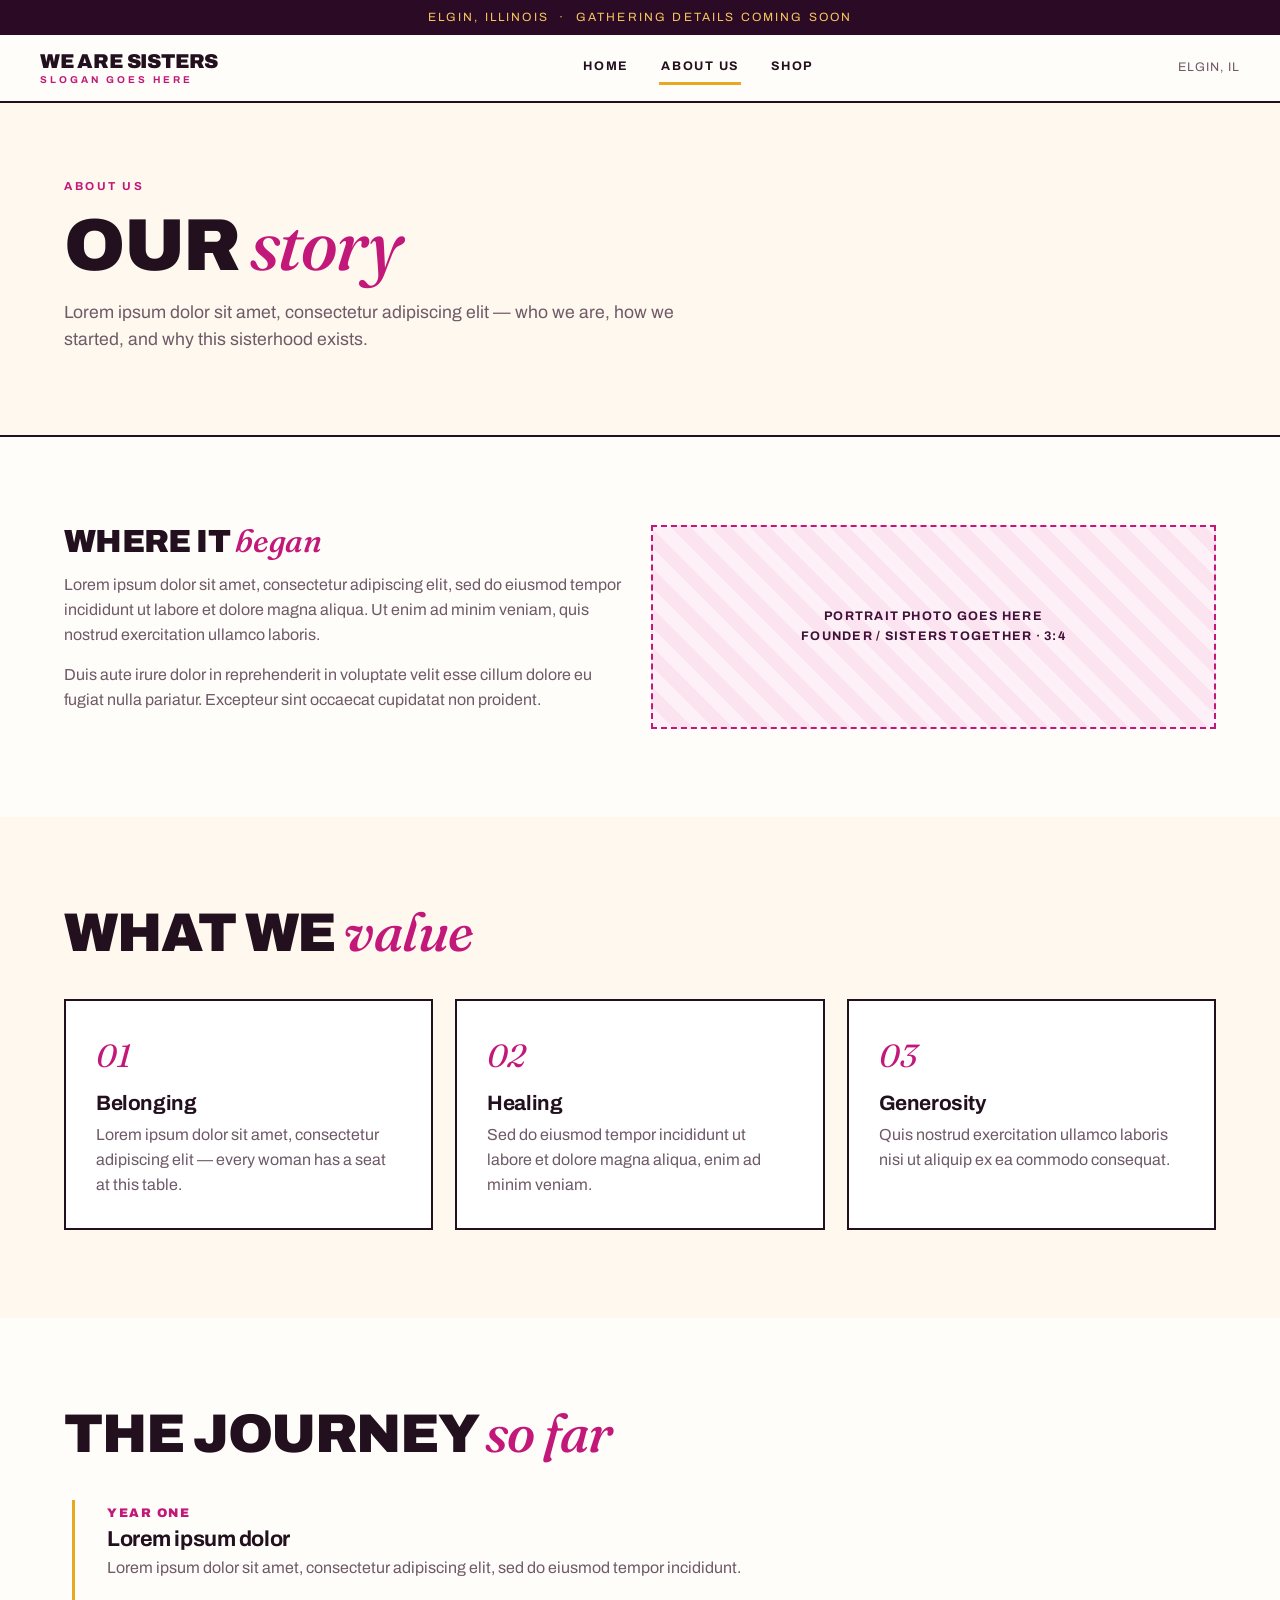
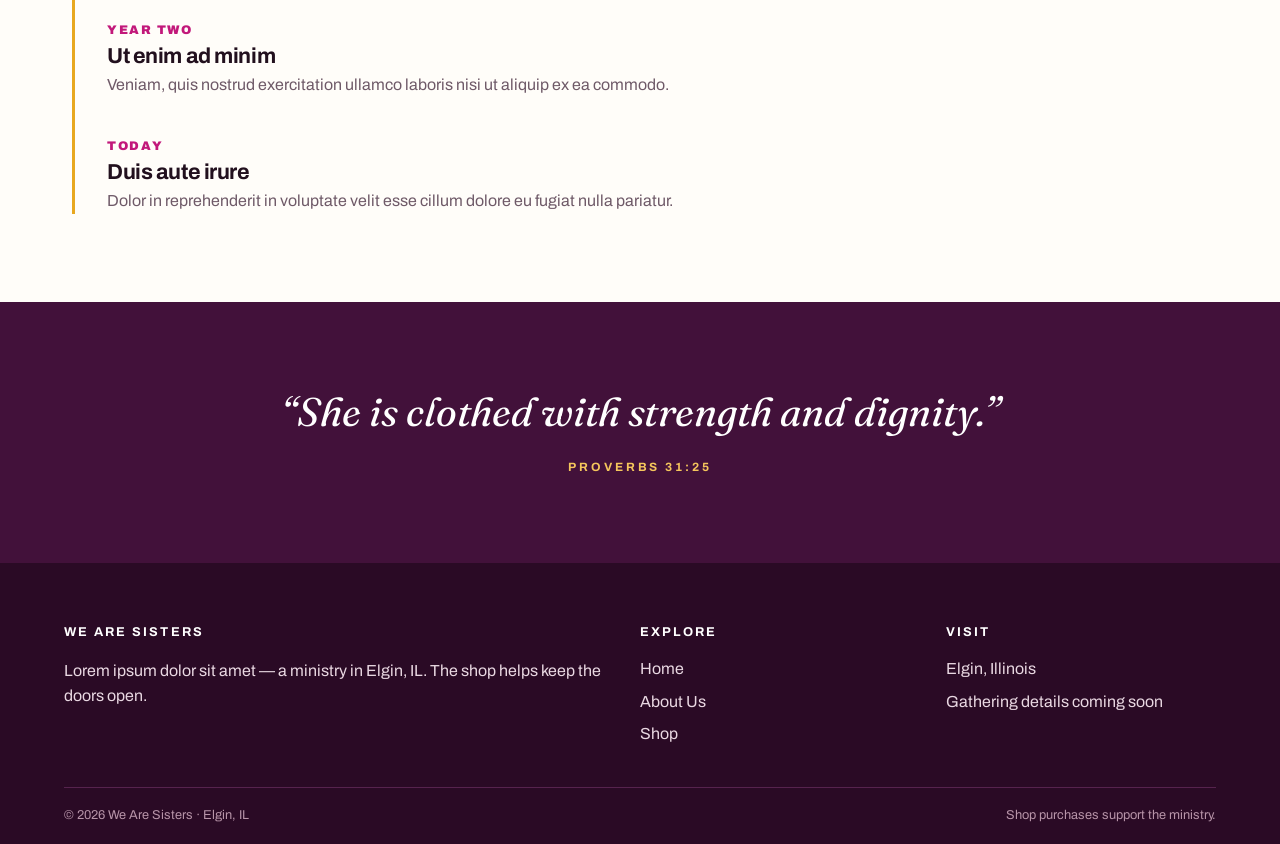
==== about.html @ d35c64d3 "Initial commit" ====
<!DOCTYPE html>
<html lang="en">
<head>
<meta charset="UTF-8">
<meta name="viewport" content="width=device-width, initial-scale=1.0">
<title>We Are Sisters — About Us | Elgin, IL</title>
<meta name="description" content="About We Are Sisters ministry, Elgin, IL. Lorem ipsum placeholder description.">
<link rel="preconnect" href="https://fonts.googleapis.com">
<link href="https://fonts.googleapis.com/css2?family=Archivo:wght@400;700;800;900&family=Fraunces:ital,wght@1,500;1,600&display=swap" rel="stylesheet">
<link rel="stylesheet" href="css/styles.css">
</head>
<body>
<div class="topbar">Elgin, Illinois &nbsp;·&nbsp; Gathering details coming soon</div>
<header class="site">
  <div class="wrap nav">
    <a class="logo" href="index.html">We Are Sisters<small>Slogan goes here</small></a>
    <nav>
      <a href="index.html">Home</a>
      <a href="about.html" class="active">About Us</a>
      <a href="shop.html">Shop</a>
    </nav>
    <span class="place">Elgin, IL</span>
  </div>
</header>

<main>
  <section class="shop-hero">
    <div class="wrap hero-load">
      <p class="eyebrow">About Us</p>
      <h1>Our <span class="serif-accent">story</span></h1>
      <p style="color:var(--muted);max-width:42rem;font-size:1.1rem">Lorem ipsum dolor sit amet, consectetur adipiscing elit — who we are, how we started, and why this sisterhood exists. <!-- EDIT: real story intro goes here --></p>
    </div>
  </section>

  <section class="block">
    <div class="wrap grid2">
      <div class="reveal">
        <h2 style="font-size:2rem;font-weight:900;text-transform:uppercase;margin-bottom:14px">Where it <span class="serif-accent" style="text-transform:none;color:var(--magenta)">began</span></h2>
        <p style="color:var(--muted)">Lorem ipsum dolor sit amet, consectetur adipiscing elit, sed do eiusmod tempor incididunt ut labore et dolore magna aliqua. Ut enim ad minim veniam, quis nostrud exercitation ullamco laboris.</p>
        <p style="color:var(--muted)">Duis aute irure dolor in reprehenderit in voluptate velit esse cillum dolore eu fugiat nulla pariatur. Excepteur sint occaecat cupidatat non proident.</p>
      </div>
      <!-- EDIT: replace with a founder / group photo (portrait 3:4 works best) -->
      <div class="photo-slot reveal d1">Portrait photo goes here<br>Founder / sisters together · 3:4</div>
    </div>
  </section>

  <section class="block alt">
    <div class="wrap">
      <div class="sec-head reveal"><h2>What we <span class="serif-accent">value</span></h2></div>
      <div class="grid3">
        <article class="card reveal"><span class="num">01</span><h3>Belonging</h3><p>Lorem ipsum dolor sit amet, consectetur adipiscing elit — every woman has a seat at this table.</p></article>
        <article class="card reveal d1"><span class="num">02</span><h3>Healing</h3><p>Sed do eiusmod tempor incididunt ut labore et dolore magna aliqua, enim ad minim veniam.</p></article>
        <article class="card reveal d2"><span class="num">03</span><h3>Generosity</h3><p>Quis nostrud exercitation ullamco laboris nisi ut aliquip ex ea commodo consequat.</p></article>
      </div>
    </div>
  </section>

  <section class="block">
    <div class="wrap">
      <div class="sec-head reveal"><h2>The journey <span class="serif-accent">so far</span></h2></div>
      <div class="timeline">
        <div class="reveal"><span class="when"><!-- EDIT: year -->Year One</span><h3>Lorem ipsum dolor</h3><p>Lorem ipsum dolor sit amet, consectetur adipiscing elit, sed do eiusmod tempor incididunt.</p></div>
        <div class="reveal"><span class="when">Year Two</span><h3>Ut enim ad minim</h3><p>Veniam, quis nostrud exercitation ullamco laboris nisi ut aliquip ex ea commodo.</p></div>
        <div class="reveal"><span class="when">Today</span><h3>Duis aute irure</h3><p>Dolor in reprehenderit in voluptate velit esse cillum dolore eu fugiat nulla pariatur.</p></div>
      </div>
    </div>
  </section>

  <section class="verse reveal">
    <blockquote>&ldquo;She is clothed with strength and dignity.&rdquo;</blockquote>
    <cite>Proverbs 31:25</cite>
  </section>
</main>

<footer class="site">
  <div class="wrap">
    <div class="cols">
      <div><h4>We Are Sisters</h4><p>Lorem ipsum dolor sit amet — a ministry in Elgin, IL. The shop helps keep the doors open.</p></div>
      <div><h4>Explore</h4><ul><li><a href="index.html">Home</a></li><li><a href="about.html">About Us</a></li><li><a href="shop.html">Shop</a></li></ul></div>
      <div><h4>Visit</h4><ul><li>Elgin, Illinois</li><li>Gathering details coming soon</li></ul></div>
    </div>
    <div class="fine"><span>&copy; <span id="year"></span> We Are Sisters · Elgin, IL</span><span>Shop purchases support the ministry.</span></div>
  </div>
</footer>
<script src="js/main.js"></script>
</body>
</html>
---- css/styles.css ----
/* ============================================================
   WE ARE SISTERS — styles.css
   Design rules (locked with the client mockups):
   - SQUARE corners everywhere. No border-radius, no cut corners.
   - Plum / magenta / gold, BWe celebratory energy.
   - Big sans type with an italic serif accent word (Velia-style).
   ============================================================ */
:root{
  --plum:#42113a; --plum-deep:#2a0a25; --magenta:#c2187a; --magenta-bright:#e5449e;
  --gold:#e8a820; --gold-soft:#f5c65c; --cream:#fff8ef; --paper:#fffdf9;
  --ink:#22101e; --muted:#6f5a68; --line:#ead9e2;
  --sans:"Archivo",system-ui,-apple-system,"Segoe UI",sans-serif;
  --serif:"Fraunces",Georgia,serif;
}
*{box-sizing:border-box;border-radius:0!important}
html{scroll-behavior:smooth}
body{margin:0;font-family:var(--sans);color:var(--ink);background:var(--paper);line-height:1.55}
img{max-width:100%;display:block}
a{color:var(--magenta)}
.wrap{max-width:1200px;margin:0 auto;padding:0 24px}
h1,h2,h3{line-height:.98;letter-spacing:-.02em;margin:0}
.serif-accent{font-family:var(--serif);font-style:italic;font-weight:500;letter-spacing:-.01em}
.eyebrow{text-transform:uppercase;letter-spacing:.22em;font-size:.72rem;font-weight:700;color:var(--magenta)}
.btn{display:inline-block;padding:15px 30px;background:var(--plum);color:#fff;text-decoration:none;font-weight:700;text-transform:uppercase;letter-spacing:.12em;font-size:.8rem;position:relative;overflow:hidden;transition:color .3s;border:2px solid var(--plum)}
.btn::after{content:"";position:absolute;inset:0;background:var(--magenta);transform:scaleX(0);transform-origin:left;transition:transform .35s cubic-bezier(.22,1,.36,1);z-index:0}
.btn:hover::after{transform:scaleX(1)}
.btn span{position:relative;z-index:1}
.btn.gold{background:var(--gold);border-color:var(--gold);color:var(--plum-deep)}
.btn.gold::after{background:var(--plum)}
.btn.gold:hover{color:#fff}
.btn.ghost{background:transparent;color:var(--plum)}
.btn.ghost:hover{color:#fff}

/* ---------- header ---------- */
.topbar{background:var(--plum-deep);color:var(--gold-soft);text-align:center;font-size:.75rem;letter-spacing:.18em;text-transform:uppercase;padding:8px 16px}
header.site{position:sticky;top:0;z-index:50;background:rgba(255,253,249,.94);backdrop-filter:blur(10px);border-bottom:2px solid var(--ink)}
.nav{display:flex;align-items:center;justify-content:space-between;gap:20px;padding:16px 0}
.logo{font-weight:900;font-size:1.25rem;letter-spacing:-.01em;color:var(--ink);text-decoration:none;text-transform:uppercase;line-height:1}
.logo small{display:block;font-size:.62rem;letter-spacing:.3em;color:var(--magenta);font-weight:700;margin-top:4px}
.nav nav{display:flex;gap:28px}
.nav nav a{color:var(--ink);text-decoration:none;font-weight:700;text-transform:uppercase;letter-spacing:.14em;font-size:.78rem;padding:6px 2px;border-bottom:3px solid transparent}
.nav nav a:hover,.nav nav a.active{border-bottom-color:var(--gold)}
.nav .place{font-size:.78rem;color:var(--muted);letter-spacing:.08em;text-transform:uppercase}

/* ---------- hero ---------- */
.hero{background:var(--cream);border-bottom:2px solid var(--ink);overflow:hidden}
.hero-grid{display:grid;grid-template-columns:1.15fr .85fr;gap:48px;align-items:center;padding:72px 0 0}
.hero h1{font-size:clamp(3rem,7.5vw,6.2rem);font-weight:900;text-transform:uppercase}
.hero h1 .serif-accent{text-transform:none;color:var(--magenta);font-size:1.06em}
.hero p.lede{font-size:1.15rem;color:var(--muted);max-width:34rem;margin:24px 0 32px}
.hero-ctas{display:flex;gap:14px;flex-wrap:wrap;padding-bottom:64px}
.hero-photo{position:relative}
.hero-photo .frame{border:2px solid var(--ink);background:var(--gold-soft);aspect-ratio:4/5;display:flex;align-items:center;justify-content:center;text-align:center;padding:32px}
.photo-slot{border:2px dashed var(--magenta);background:repeating-linear-gradient(45deg,#fdf0f6 0 14px,#fbe3ef 14px 28px);color:var(--plum);font-weight:700;text-transform:uppercase;letter-spacing:.1em;font-size:.78rem;display:flex;align-items:center;justify-content:center;text-align:center;padding:28px;min-height:180px}
.hero-badge{position:absolute;left:-18px;bottom:26px;background:var(--magenta);color:#fff;padding:14px 18px;font-weight:800;text-transform:uppercase;letter-spacing:.1em;font-size:.72rem;max-width:220px}

/* ---------- marquee ---------- */
.marquee{background:var(--plum);color:#fff;overflow:hidden;border-top:2px solid var(--ink);border-bottom:2px solid var(--ink);transform:rotate(-1.2deg) scale(1.02)}
.marquee-track{display:flex;gap:0;width:max-content;animation:marquee 26s linear infinite;padding:12px 0}
.marquee span{font-weight:900;text-transform:uppercase;letter-spacing:.14em;font-size:.95rem;padding:0 22px;white-space:nowrap}
.marquee span i{font-family:var(--serif);font-style:italic;text-transform:none;color:var(--gold-soft)}
@keyframes marquee{to{transform:translateX(-50%)}}

/* ---------- sections ---------- */
section.block{padding:88px 0}
section.block.alt{background:var(--cream)}
.sec-head{display:flex;justify-content:space-between;align-items:end;gap:24px;margin-bottom:40px;flex-wrap:wrap}
.sec-head h2{font-size:clamp(2rem,4.5vw,3.4rem);font-weight:900;text-transform:uppercase}
.sec-head h2 .serif-accent{text-transform:none;color:var(--magenta)}
.grid3{display:grid;grid-template-columns:repeat(3,1fr);gap:22px}
.grid2{display:grid;grid-template-columns:repeat(2,1fr);gap:22px}
.card{border:2px solid var(--ink);background:#fff;padding:30px;transition:transform .3s cubic-bezier(.22,1,.36,1),box-shadow .3s}
.card:hover{transform:translateY(-6px);box-shadow:8px 8px 0 var(--gold)}
.card h3{font-size:1.3rem;margin-bottom:10px}
.card p{color:var(--muted);margin:0}
.card .num{font-family:var(--serif);font-style:italic;font-size:2rem;color:var(--magenta);display:block;margin-bottom:12px}
.verse{background:var(--plum);color:#fff;text-align:center;padding:84px 24px}
.verse blockquote{font-family:var(--serif);font-style:italic;font-size:clamp(1.5rem,3.4vw,2.5rem);max-width:52rem;margin:0 auto 16px;line-height:1.3}
.verse cite{letter-spacing:.24em;text-transform:uppercase;font-size:.75rem;color:var(--gold-soft);font-style:normal;font-weight:700}

/* ---------- shop ---------- */
.shop-hero{background:var(--cream);border-bottom:2px solid var(--ink);padding:64px 0}
.shop-hero h1{font-size:clamp(2.6rem,6vw,4.6rem);font-weight:900;text-transform:uppercase}
.shop-hero h1 .serif-accent{text-transform:none;color:var(--magenta)}
.mission-strip{background:var(--magenta);color:#fff;padding:18px 24px;font-weight:700;text-align:center;letter-spacing:.03em}
.filters{display:flex;gap:10px;flex-wrap:wrap;margin:36px 0 28px}
.filters button{border:2px solid var(--ink);background:#fff;padding:10px 20px;font:inherit;font-weight:700;text-transform:uppercase;letter-spacing:.1em;font-size:.75rem;cursor:pointer;transition:background .25s,color .25s}
.filters button:hover{background:var(--gold-soft)}
.filters button.active{background:var(--plum);color:#fff}
.product-grid{display:grid;grid-template-columns:repeat(4,1fr);gap:20px}
.product-card{border:2px solid var(--ink);background:#fff;cursor:pointer;transition:transform .3s cubic-bezier(.22,1,.36,1),box-shadow .3s;display:flex;flex-direction:column}
.product-card:hover{transform:translateY(-6px);box-shadow:8px 8px 0 var(--magenta)}
.product-card .imgbox{overflow:hidden;aspect-ratio:1/1;background:var(--cream)}
.product-card img{width:100%;height:100%;object-fit:cover;transition:transform .6s cubic-bezier(.22,1,.36,1)}
.product-card:hover img{transform:scale(1.06)}
.product-card .body{padding:18px;display:flex;flex-direction:column;gap:6px;flex:1}
.product-card .cat{font-size:.66rem;letter-spacing:.2em;text-transform:uppercase;color:var(--magenta);font-weight:700}
.product-card h3{font-size:1.02rem;line-height:1.25}
.product-card .price{font-weight:900;font-size:1.05rem;margin-top:auto}
.product-card .tag{font-size:.72rem;color:var(--muted);text-transform:uppercase;letter-spacing:.08em}

/* product detail dialog */
dialog#productDialog{border:2px solid var(--ink);padding:0;max-width:880px;width:calc(100% - 40px);background:#fff}
dialog#productDialog::backdrop{background:rgba(42,10,37,.6)}
.dialog-grid{display:grid;grid-template-columns:1fr 1fr}
.dialog-grid .imgbox{background:var(--cream)}
.dialog-grid .imgbox img{width:100%;height:100%;object-fit:cover}
.dialog-body{padding:32px}
.dialog-body h3{font-size:1.7rem;margin:6px 0 10px}
.dialog-body .price{font-size:1.4rem;font-weight:900}
.dialog-close{position:absolute;top:10px;right:10px;background:var(--plum);color:#fff;border:none;width:38px;height:38px;font-size:1.1rem;cursor:pointer}
.tabs{margin-top:22px}
.tab-btns{display:flex;border-bottom:2px solid var(--ink)}
.tab-btns button{flex:1;background:#fff;border:none;border-right:2px solid var(--ink);padding:11px 6px;font:inherit;font-weight:700;font-size:.72rem;text-transform:uppercase;letter-spacing:.08em;cursor:pointer}
.tab-btns button:last-child{border-right:none}
.tab-btns button.active{background:var(--gold);color:var(--plum-deep)}
.tab-panel{padding:16px 4px;color:var(--muted);font-size:.95rem;display:none}
.tab-panel.active{display:block;animation:fadeUp .35s cubic-bezier(.22,1,.36,1)}
.buy-row{margin-top:20px}
.inperson{display:inline-block;border:2px dashed var(--magenta);color:var(--plum);padding:12px 18px;font-weight:700;text-transform:uppercase;letter-spacing:.1em;font-size:.75rem}

/* ---------- about ---------- */
.timeline{border-left:3px solid var(--gold);margin-left:8px;padding-left:32px;display:grid;gap:36px}
.timeline .when{font-weight:900;color:var(--magenta);text-transform:uppercase;letter-spacing:.14em;font-size:.78rem}
.timeline h3{font-size:1.35rem;margin:4px 0 6px}
.timeline p{color:var(--muted);margin:0;max-width:40rem}

/* ---------- footer ---------- */
footer.site{background:var(--plum-deep);color:#e9d8e2;margin-top:0}
footer.site .cols{display:grid;grid-template-columns:2fr 1fr 1fr;gap:36px;padding:60px 0 40px}
footer.site h4{color:#fff;text-transform:uppercase;letter-spacing:.16em;font-size:.8rem;margin:0 0 14px}
footer.site a{color:#e9d8e2;text-decoration:none}
footer.site ul{list-style:none;margin:0;padding:0;display:grid;gap:8px}
footer.site .fine{border-top:1px solid #56234e;padding:18px 0;font-size:.8rem;color:#b794a8;display:flex;justify-content:space-between;gap:16px;flex-wrap:wrap}

/* ---------- motion ---------- */
@keyframes fadeUp{from{opacity:0;transform:translateY(26px)}to{opacity:1;transform:none}}
.hero-load>*{animation:fadeUp .8s cubic-bezier(.22,1,.36,1) both}
.hero-load>*:nth-child(2){animation-delay:.1s}.hero-load>*:nth-child(3){animation-delay:.2s}
.hero-load>*:nth-child(4){animation-delay:.3s}.hero-load>*:nth-child(5){animation-delay:.4s}
.reveal{opacity:0;transform:translateY(28px);transition:opacity .7s cubic-bezier(.22,1,.36,1),transform .7s cubic-bezier(.22,1,.36,1)}
.reveal.in{opacity:1;transform:none}
.reveal.d1{transition-delay:.08s}.reveal.d2{transition-delay:.16s}.reveal.d3{transition-delay:.24s}
@media (prefers-reduced-motion: reduce){
  *,*::before,*::after{animation-duration:.01ms!important;animation-iteration-count:1!important;transition-duration:.01ms!important}
  html{scroll-behavior:auto}
  .reveal{opacity:1;transform:none}
}

/* ---------- responsive ---------- */
@media (max-width:960px){
  .product-grid{grid-template-columns:repeat(2,1fr)}
  .grid3{grid-template-columns:1fr}
  .grid2{grid-template-columns:1fr}
  .hero-grid{grid-template-columns:1fr;padding-top:48px}
  .dialog-grid{grid-template-columns:1fr}
  footer.site .cols{grid-template-columns:1fr}
  .nav .place{display:none}
}
@media (max-width:520px){ .product-grid{grid-template-columns:1fr} .nav nav{gap:16px} }
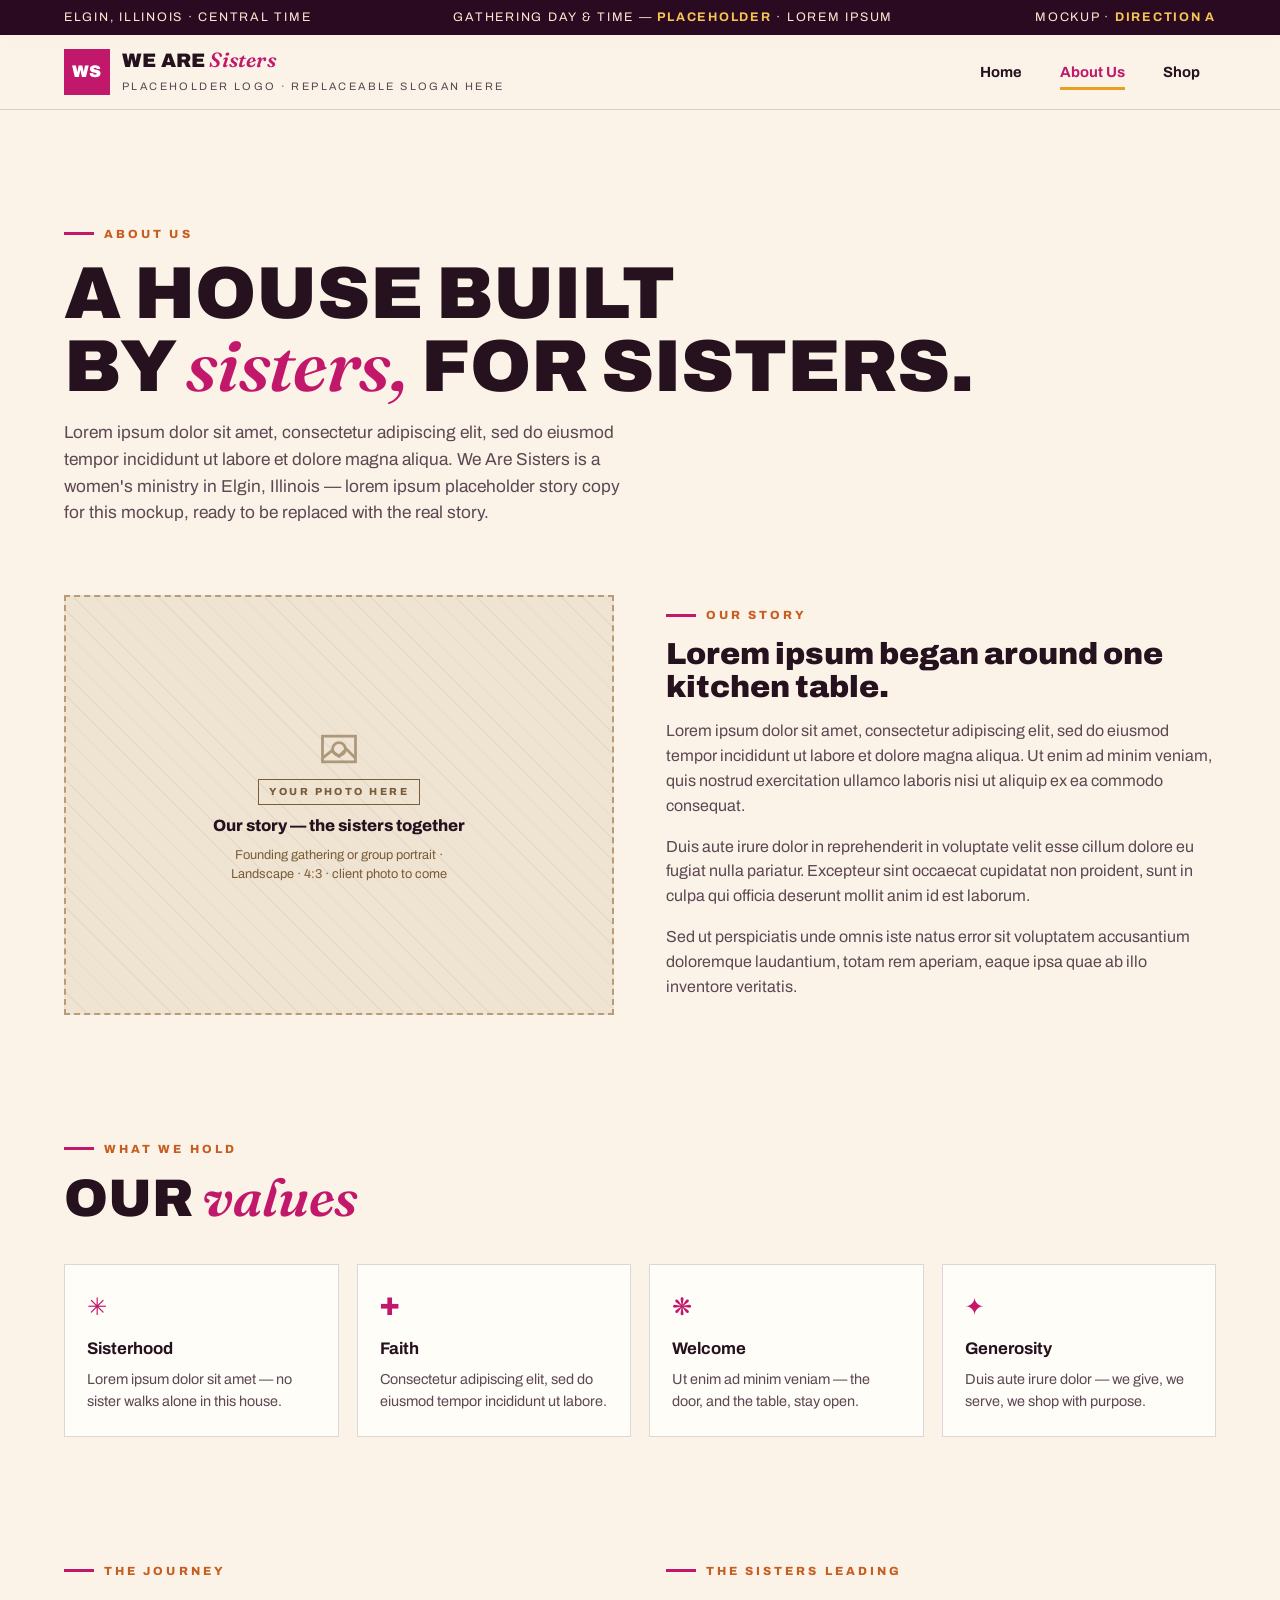
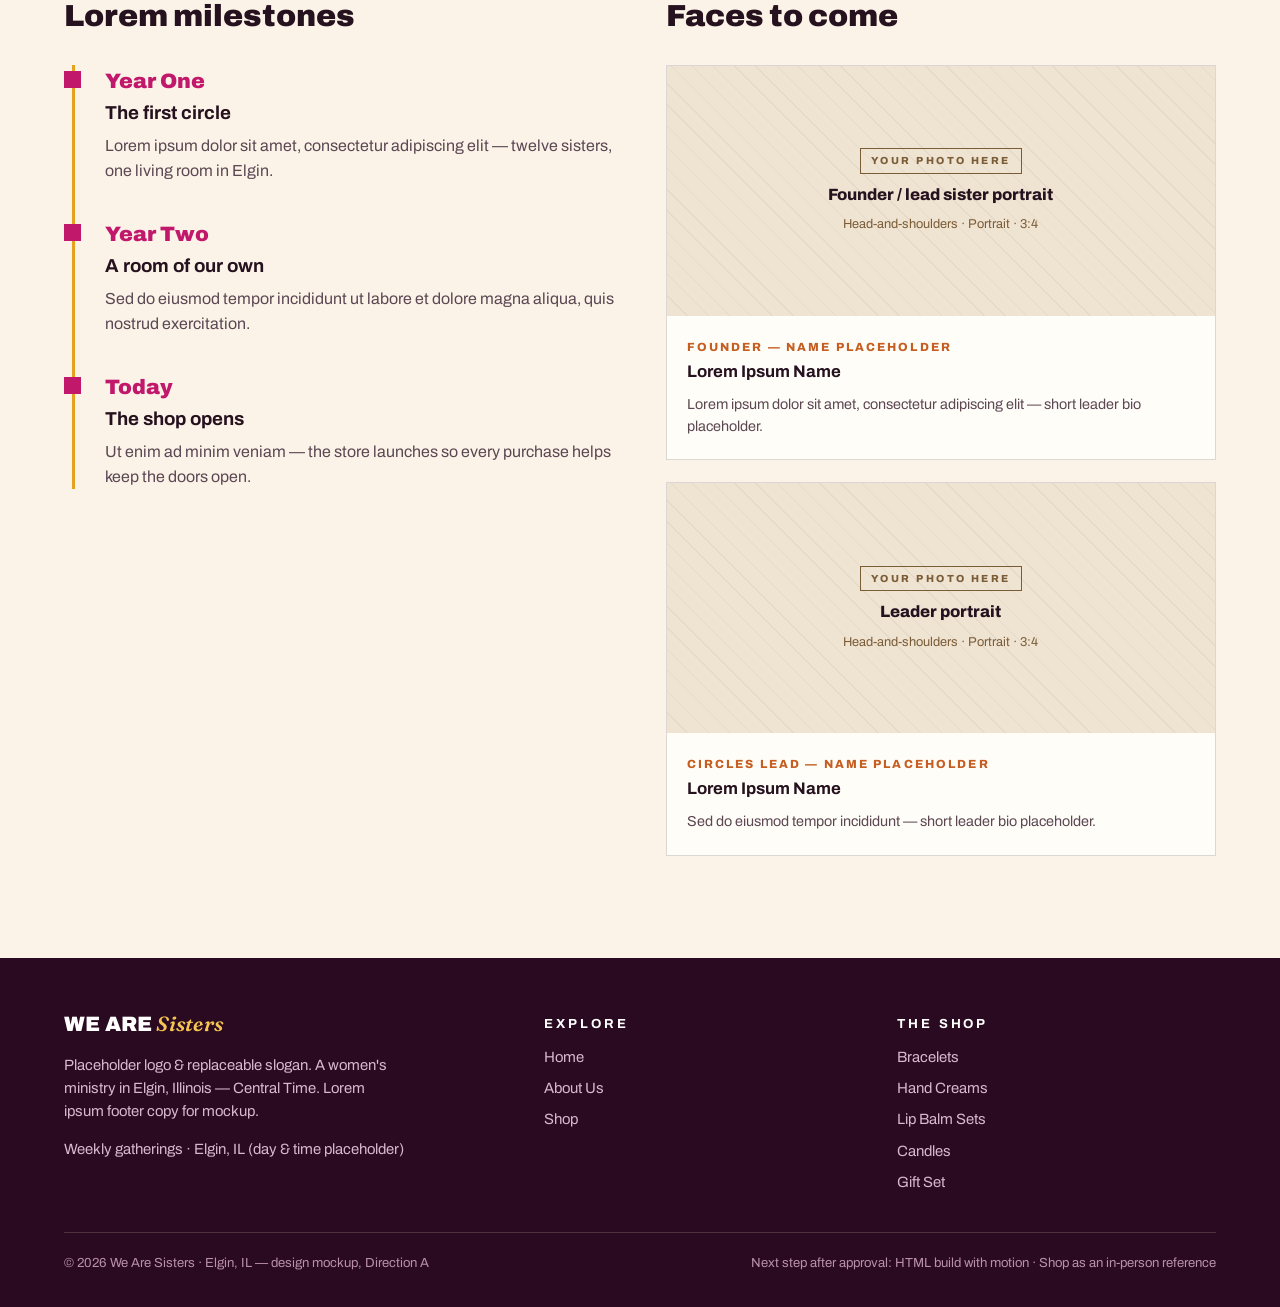
==== commit a47bb5d2: "Fix file mix up" ====
--- a/about.html
+++ b/about.html
@@ -1,87 +1,303 @@
-<!DOCTYPE html>
+<!doctype html>
 <html lang="en">
 <head>
-<meta charset="UTF-8">
-<meta name="viewport" content="width=device-width, initial-scale=1.0">
-<title>We Are Sisters — About Us | Elgin, IL</title>
-<meta name="description" content="About We Are Sisters ministry, Elgin, IL. Lorem ipsum placeholder description.">
-<link rel="preconnect" href="https://fonts.googleapis.com">
-<link href="https://fonts.googleapis.com/css2?family=Archivo:wght@400;700;800;900&family=Fraunces:ital,wght@1,500;1,600&display=swap" rel="stylesheet">
-<link rel="stylesheet" href="css/styles.css">
+<meta charset="utf-8" />
+<meta name="viewport" content="width=device-width, initial-scale=1, viewport-fit=cover" />
+<meta name="color-scheme" content="light dark" />
+<link rel="icon" href="data:," />
+<title>About Us — We Are Sisters</title>
+<link rel="preconnect" href="https://fonts.googleapis.com" />
+<link rel="preconnect" href="https://fonts.gstatic.com" crossorigin />
+<link href="https://fonts.googleapis.com/css2?family=Archivo:ital,wght@0,400;0,500;0,600;0,700;0,800;0,900;1,600&family=Fraunces:ital,opsz,wght@1,9..144,400;1,9..144,600&display=swap" rel="stylesheet" />
+
+
+
+  <link rel="stylesheet" href="css/styles.css" />
 </head>
-<body>
-<div class="topbar">Elgin, Illinois &nbsp;·&nbsp; Gathering details coming soon</div>
+<body data-view="about">
+
+<div class="topbar"><div class="wrap"><span>Elgin, Illinois · Central Time</span><span>Gathering day &amp; time — <b>placeholder</b> · Lorem ipsum</span><span>Mockup · <b>Direction A</b></span></div></div>
+
 <header class="site">
   <div class="wrap nav">
-    <a class="logo" href="index.html">We Are Sisters<small>Slogan goes here</small></a>
-    <nav>
-      <a href="index.html">Home</a>
-      <a href="about.html" class="active">About Us</a>
-      <a href="shop.html">Shop</a>
+    <a class="logo" href="#" data-goto="home" aria-label="We Are Sisters — home">
+      <span class="logo-mark">WS</span>
+      <span><span class="logo-name">We Are <em>Sisters</em></span><span class="logo-sub" style="display:block">Placeholder logo · Replaceable slogan here</span></span>
+    </a>
+    <nav class="nav-links" aria-label="Sections">
+      <button data-goto="home" aria-current="page">Home</button>
+      <button data-goto="about">About Us</button>
+      <button data-goto="shop">Shop</button>
     </nav>
-    <span class="place">Elgin, IL</span>
   </div>
 </header>
 
 <main>
+<!-- ================= HOME ================= -->
+<div class="view active" id="view-home">
+  <section class="hero">
+    <div class="wrap">
+      <div>
+        <p class="hero-kicker">A ministry of sisters · Elgin, IL</p>
+        <h1 class="hero-title">We are<br /><span class="serif">sisters,</span><br />we rise.</h1>
+        <p class="hero-slogan">“<span class="ph">Replaceable slogan goes here</span>” — lorem ipsum dolor sit amet, consectetur adipiscing elit.</p>
+        <p class="hero-copy">Lorem ipsum dolor sit amet, consectetur adipiscing elit, sed do eiusmod tempor incididunt ut labore et dolore magna aliqua. Ut enim ad minim veniam, quis nostrud exercitation ullamco laboris — a house where every sister is seen, known, and sent.</p>
+        <div class="hero-cta">
+          <button class="btn btn-magenta cut-sm" data-goto="about">Plan a visit</button>
+          <button class="btn btn-ghost cut-sm" data-goto="shop">Shop to keep the doors open</button>
+        </div>
+        <div class="hero-meta">
+          <div><b>Day · TBD</b><span>Gathering time placeholder</span></div>
+          <div><b>Elgin, IL</b><span>Central Time</span></div>
+          <div><b>Lorem</b><span>Small groups weekly</span></div>
+        </div>
+      </div>
+      <div class="hero-media reveal in">
+        <div class="frame"></div>
+        <div class="slot tall" role="img" aria-label="Photo placeholder: hero community photo">
+          <svg width="44" height="44" viewBox="0 0 24 24" fill="none" stroke="currentColor" stroke-width="1.5"><rect x="3" y="5" width="18" height="14"/><circle cx="12" cy="12" r="3.5"/><path d="M3 17l5-4 4 3 4-4 5 5"/></svg>
+          <span class="slot-tag">Your photo here</span>
+          <span class="slot-name">Hero — community / ministry gathering</span>
+          <span class="slot-meta">Sisters together, joyful and natural light. Portrait orientation · 4:5 · client photo to come</span>
+        </div>
+        <div class="sticker a"><small>The shop</small>Every purchase helps keep the doors open</div>
+        <div class="sticker b">Lorem ipsum — bring a sister with you ✳</div>
+      </div>
+    </div>
+  </section>
+
+  <div class="marquee" aria-hidden="true"><div class="marquee-track" id="marqueeTrack"></div></div>
+
+  <section class="block">
+    <div class="wrap">
+      <div class="sec-head reveal">
+        <div><p class="kicker">Gather with us</p><h2>This week at <span class="serif">the house</span></h2></div>
+        <p class="lede">Lorem ipsum dolor sit amet, consectetur adipiscing elit. Three rhythms, one family — pick one and come as you are.</p>
+      </div>
+      <div class="grid3">
+        <article class="moment cut reveal">
+          <div class="slot short" role="img" aria-label="Photo placeholder: Sunday gathering">
+            <span class="slot-tag">Your photo here</span><span class="slot-name">Sunday gathering</span><span class="slot-meta">Worship / congregation moment · Landscape · 3:2</span>
+          </div>
+          <div class="pad"><span class="when">Weekly · Day &amp; time placeholder</span><h3>Sunday Gathering</h3><p>Lorem ipsum dolor sit amet, consectetur adipiscing elit, sed do eiusmod tempor incididunt ut labore et dolore.</p></div>
+        </article>
+        <article class="moment cut reveal d1">
+          <div class="slot short" role="img" aria-label="Photo placeholder: sister circle small group">
+            <span class="slot-tag">Your photo here</span><span class="slot-name">Sister circles</span><span class="slot-meta">Small group around a table · Landscape · 3:2</span>
+          </div>
+          <div class="pad"><span class="when">Weekly · Day &amp; time placeholder</span><h3>Sister Circles</h3><p>Ut enim ad minim veniam, quis nostrud exercitation ullamco laboris nisi ut aliquip ex ea commodo consequat.</p></div>
+        </article>
+        <article class="moment cut reveal d2">
+          <div class="slot short" role="img" aria-label="Photo placeholder: outreach and serving">
+            <span class="slot-tag">Your photo here</span><span class="slot-name">Serve Elgin</span><span class="slot-meta">Outreach / serving the city · Landscape · 3:2</span>
+          </div>
+          <div class="pad"><span class="when">Monthly · Saturdays</span><h3>Serve Days</h3><p>Duis aute irure dolor in reprehenderit in voluptate velit esse cillum dolore eu fugiat nulla pariatur.</p></div>
+        </article>
+      </div>
+    </div>
+  </section>
+
+  <section class="verse block">
+    <div class="wrap reveal">
+      <blockquote>“Lorem ipsum dolor sit amet — she is clothed with strength and dignity, and she laughs without fear of the future.”</blockquote>
+      <cite>Proverbs 31 · Placeholder verse for mockup</cite>
+    </div>
+  </section>
+
+  <section class="block">
+    <div class="wrap">
+      <div class="grid2">
+        <div class="reveal">
+          <p class="kicker">Why a shop?</p>
+          <h2 style="font-size:clamp(2rem,4.4vw,3.2rem);font-weight:900;text-transform:uppercase;line-height:1.02;margin:10px 0 16px">Beautiful things,<br /><span class="serif" style="color:var(--magenta);text-transform:none">an open door.</span></h2>
+          <p class="lede">Lorem ipsum dolor sit amet, consectetur adipiscing elit. The We Are Sisters shop exists for one reason: every bracelet, cream, candle and gift set sold helps cover the rent, the lights, and the welcome — so the doors of this ministry stay open in Elgin.</p>
+          <p class="lede" style="margin-top:12px">Browse the collection here, then find every piece at gatherings and in person — the ministry team is right here in Elgin, IL, ready to help you choose a gift or a reminder to wear.</p>
+          <div style="margin-top:26px"><button class="btn btn-ink cut-sm" data-goto="shop">Browse the shop →</button></div>
+        </div>
+        <div class="teaser reveal d1">
+          <button class="teaser-card cut" data-open-product="bottle" style="border:0;text-align:left;padding:0;cursor:pointer">
+            <img src="images/products/bottle.jpg" alt="Purple bottle with a floral 'With Love and Thanks' label, lavender" />
+            <span class="cap"><span><b>With Love and Thanks</b><span>Lavender bottle</span></span><span class="price-chip">$10</span></span>
+          </button>
+          <button class="teaser-card cut" data-open-product="midnight" style="border:0;text-align:left;padding:0;cursor:pointer">
+            <img src="images/products/midnight.jpg" alt="Midnight Cross bracelet — black beaded bracelet with cross bead worn on a wrist" />
+            <span class="cap"><span><b>Midnight Cross</b><span>Beaded cross bracelet</span></span><span class="price-chip">$18</span></span>
+          </button>
+        </div>
+      </div>
+    </div>
+  </section>
+
+  <section class="block" style="padding-top:0">
+    <div class="wrap">
+      <div class="sec-head reveal"><div><p class="kicker">New here?</p><h2>Three steps <span class="serif">in the door</span></h2></div></div>
+      <div class="steps">
+        <div class="step reveal"><span class="num">01</span><h3>Come on a Sunday</h3><p>Lorem ipsum dolor sit amet — doors open early, coffee is on, and a sister will save you a seat.</p></div>
+        <div class="step reveal d1"><span class="num">02</span><h3>Find your circle</h3><p>Consectetur adipiscing elit, sed do eiusmod tempor. Small groups meet across Elgin through the week.</p></div>
+        <div class="step reveal d2"><span class="num">03</span><h3>Grow &amp; serve</h3><p>Ut enim ad minim veniam — teach, give, shop the ministry store, and help keep the welcome wide.</p></div>
+      </div>
+    </div>
+  </section>
+</div>
+
+<!-- ================= ABOUT ================= -->
+<div class="view" id="view-about">
+  <section class="block" style="padding-bottom:30px">
+    <div class="wrap">
+      <p class="kicker reveal">About us</p>
+      <h2 class="reveal" style="font-size:clamp(2.6rem,6vw,4.6rem);font-weight:900;text-transform:uppercase;line-height:.98;margin:14px 0 18px">A house built<br />by <span class="serif" style="color:var(--magenta);text-transform:none">sisters,</span> for sisters.</h2>
+      <p class="lede reveal">Lorem ipsum dolor sit amet, consectetur adipiscing elit, sed do eiusmod tempor incididunt ut labore et dolore magna aliqua. We Are Sisters is a women's ministry in Elgin, Illinois — lorem ipsum placeholder story copy for this mockup, ready to be replaced with the real story.</p>
+    </div>
+  </section>
+
+  <section class="block" style="padding-top:20px">
+    <div class="wrap grid2">
+      <div class="slot tall reveal" role="img" aria-label="Photo placeholder: our story photo">
+        <svg width="44" height="44" viewBox="0 0 24 24" fill="none" stroke="currentColor" stroke-width="1.5"><rect x="3" y="5" width="18" height="14"/><circle cx="12" cy="12" r="3.5"/><path d="M3 17l5-4 4 3 4-4 5 5"/></svg>
+        <span class="slot-tag">Your photo here</span>
+        <span class="slot-name">Our story — the sisters together</span>
+        <span class="slot-meta">Founding gathering or group portrait · Landscape · 4:3 · client photo to come</span>
+      </div>
+      <div class="reveal d1">
+        <p class="kicker">Our story</p>
+        <h3 style="font-size:1.9rem;font-weight:900;margin:10px 0 14px;line-height:1.1">Lorem ipsum began around one kitchen table.</h3>
+        <p style="color:var(--ink-soft)">Lorem ipsum dolor sit amet, consectetur adipiscing elit, sed do eiusmod tempor incididunt ut labore et dolore magna aliqua. Ut enim ad minim veniam, quis nostrud exercitation ullamco laboris nisi ut aliquip ex ea commodo consequat.</p>
+        <p style="color:var(--ink-soft)">Duis aute irure dolor in reprehenderit in voluptate velit esse cillum dolore eu fugiat nulla pariatur. Excepteur sint occaecat cupidatat non proident, sunt in culpa qui officia deserunt mollit anim id est laborum.</p>
+        <p style="color:var(--ink-soft)">Sed ut perspiciatis unde omnis iste natus error sit voluptatem accusantium doloremque laudantium, totam rem aperiam, eaque ipsa quae ab illo inventore veritatis.</p>
+      </div>
+    </div>
+  </section>
+
+  <section class="block" style="padding-top:10px">
+    <div class="wrap">
+      <div class="sec-head reveal"><div><p class="kicker">What we hold</p><h2>Our <span class="serif">values</span></h2></div></div>
+      <div class="values">
+        <div class="value cut-sm reveal"><span class="glyph">✳</span><h3>Sisterhood</h3><p>Lorem ipsum dolor sit amet — no sister walks alone in this house.</p></div>
+        <div class="value cut-sm reveal d1"><span class="glyph">✚</span><h3>Faith</h3><p>Consectetur adipiscing elit, sed do eiusmod tempor incididunt ut labore.</p></div>
+        <div class="value cut-sm reveal d2"><span class="glyph">❋</span><h3>Welcome</h3><p>Ut enim ad minim veniam — the door, and the table, stay open.</p></div>
+        <div class="value cut-sm reveal d3"><span class="glyph">✦</span><h3>Generosity</h3><p>Duis aute irure dolor — we give, we serve, we shop with purpose.</p></div>
+      </div>
+    </div>
+  </section>
+
+  <section class="block" style="padding-top:10px">
+    <div class="wrap grid2" style="align-items:start">
+      <div class="reveal">
+        <p class="kicker">The journey</p>
+        <h3 style="font-size:1.9rem;font-weight:900;margin:10px 0 26px">Lorem milestones</h3>
+        <div class="timeline">
+          <div class="t"><span class="yr">Year One</span><h3>The first circle</h3><p>Lorem ipsum dolor sit amet, consectetur adipiscing elit — twelve sisters, one living room in Elgin.</p></div>
+          <div class="t"><span class="yr">Year Two</span><h3>A room of our own</h3><p>Sed do eiusmod tempor incididunt ut labore et dolore magna aliqua, quis nostrud exercitation.</p></div>
+          <div class="t"><span class="yr">Today</span><h3>The shop opens</h3><p>Ut enim ad minim veniam — the store launches so every purchase helps keep the doors open.</p></div>
+        </div>
+      </div>
+      <div>
+        <p class="kicker reveal">The sisters leading</p>
+        <h3 class="reveal" style="font-size:1.9rem;font-weight:900;margin:10px 0 26px">Faces to come</h3>
+        <div class="people" style="grid-template-columns:1fr">
+          <article class="person cut reveal">
+            <div class="slot" role="img" aria-label="Photo placeholder: founder portrait" style="min-height:250px">
+              <span class="slot-tag">Your photo here</span><span class="slot-name">Founder / lead sister portrait</span><span class="slot-meta">Head-and-shoulders · Portrait · 3:4</span>
+            </div>
+            <div class="pad"><span class="role">Founder — name placeholder</span><h3>Lorem Ipsum Name</h3><p>Lorem ipsum dolor sit amet, consectetur adipiscing elit — short leader bio placeholder.</p></div>
+          </article>
+          <article class="person cut reveal d1">
+            <div class="slot" role="img" aria-label="Photo placeholder: leader portrait" style="min-height:250px">
+              <span class="slot-tag">Your photo here</span><span class="slot-name">Leader portrait</span><span class="slot-meta">Head-and-shoulders · Portrait · 3:4</span>
+            </div>
+            <div class="pad"><span class="role">Circles lead — name placeholder</span><h3>Lorem Ipsum Name</h3><p>Sed do eiusmod tempor incididunt — short leader bio placeholder.</p></div>
+          </article>
+        </div>
+      </div>
+    </div>
+  </section>
+</div>
+
+<!-- ================= SHOP ================= -->
+<div class="view" id="view-shop">
   <section class="shop-hero">
-    <div class="wrap hero-load">
-      <p class="eyebrow">About Us</p>
-      <h1>Our <span class="serif-accent">story</span></h1>
-      <p style="color:var(--muted);max-width:42rem;font-size:1.1rem">Lorem ipsum dolor sit amet, consectetur adipiscing elit — who we are, how we started, and why this sisterhood exists. <!-- EDIT: real story intro goes here --></p>
-    </div>
-  </section>
-
-  <section class="block">
-    <div class="wrap grid2">
-      <div class="reveal">
-        <h2 style="font-size:2rem;font-weight:900;text-transform:uppercase;margin-bottom:14px">Where it <span class="serif-accent" style="text-transform:none;color:var(--magenta)">began</span></h2>
-        <p style="color:var(--muted)">Lorem ipsum dolor sit amet, consectetur adipiscing elit, sed do eiusmod tempor incididunt ut labore et dolore magna aliqua. Ut enim ad minim veniam, quis nostrud exercitation ullamco laboris.</p>
-        <p style="color:var(--muted)">Duis aute irure dolor in reprehenderit in voluptate velit esse cillum dolore eu fugiat nulla pariatur. Excepteur sint occaecat cupidatat non proident.</p>
-      </div>
-      <!-- EDIT: replace with a founder / group photo (portrait 3:4 works best) -->
-      <div class="photo-slot reveal d1">Portrait photo goes here<br>Founder / sisters together · 3:4</div>
-    </div>
-  </section>
-
-  <section class="block alt">
-    <div class="wrap">
-      <div class="sec-head reveal"><h2>What we <span class="serif-accent">value</span></h2></div>
-      <div class="grid3">
-        <article class="card reveal"><span class="num">01</span><h3>Belonging</h3><p>Lorem ipsum dolor sit amet, consectetur adipiscing elit — every woman has a seat at this table.</p></article>
-        <article class="card reveal d1"><span class="num">02</span><h3>Healing</h3><p>Sed do eiusmod tempor incididunt ut labore et dolore magna aliqua, enim ad minim veniam.</p></article>
-        <article class="card reveal d2"><span class="num">03</span><h3>Generosity</h3><p>Quis nostrud exercitation ullamco laboris nisi ut aliquip ex ea commodo consequat.</p></article>
-      </div>
-    </div>
-  </section>
-
-  <section class="block">
-    <div class="wrap">
-      <div class="sec-head reveal"><h2>The journey <span class="serif-accent">so far</span></h2></div>
-      <div class="timeline">
-        <div class="reveal"><span class="when"><!-- EDIT: year -->Year One</span><h3>Lorem ipsum dolor</h3><p>Lorem ipsum dolor sit amet, consectetur adipiscing elit, sed do eiusmod tempor incididunt.</p></div>
-        <div class="reveal"><span class="when">Year Two</span><h3>Ut enim ad minim</h3><p>Veniam, quis nostrud exercitation ullamco laboris nisi ut aliquip ex ea commodo.</p></div>
-        <div class="reveal"><span class="when">Today</span><h3>Duis aute irure</h3><p>Dolor in reprehenderit in voluptate velit esse cillum dolore eu fugiat nulla pariatur.</p></div>
-      </div>
-    </div>
-  </section>
-
-  <section class="verse reveal">
-    <blockquote>&ldquo;She is clothed with strength and dignity.&rdquo;</blockquote>
-    <cite>Proverbs 31:25</cite>
-  </section>
+    <div class="wrap">
+      <span class="mock-tag">Mockup prices — for approval</span>
+      <h2>The <span class="serif">Sisters</span> Shop</h2>
+      <p class="lede">Bracelets, hand creams, lip balm sets, candles and gifts — lorem ipsum placeholder copy throughout. Prices, descriptions and ingredient lists are invented for this mockup and get replaced with the real ones before launch.</p>
+      <div class="mission-strip cut-sm">
+        <span style="font-size:1.4rem" aria-hidden="true">✳</span>
+        <p><b>Every purchase helps keep the doors open.</b> Browse the collection here — every piece is available at gatherings &amp; in person from the ministry team in <b>Elgin, IL</b>.</p>
+      </div>
+    </div>
+  </section>
+  <section>
+    <div class="wrap">
+      <div class="filters" id="filters" role="group" aria-label="Filter products by category"></div>
+      <p class="count-note" id="countNote"></p>
+      <div class="pgrid" id="pgrid"></div>
+      <div style="height:60px"></div>
+    </div>
+  </section>
+</div>
+
+<!-- ================= PRODUCT DETAIL ================= -->
+<div class="view" id="view-product">
+  <div class="wrap">
+    <button class="crumb" data-goto="shop">← Back to the Shop</button>
+    <div class="detail">
+      <div class="imgbox cut"><img id="dImg" src="images/products/giftset.jpg" alt="Done in Love gift set — tumbler, journal, pen and keychain" /></div>
+      <div>
+        <span class="ph-note">Mockup price &amp; copy</span>
+        <p class="kicker" id="dCat" style="margin-top:14px"></p>
+        <h2 id="dName"></h2>
+        <p class="dprice"><span id="dPrice"></span></p>
+        <p class="short" id="dShort"></p>
+        <p class="avail-note">Available at gatherings &amp; in person</p>
+        <div class="tabs">
+          <div class="tablist" role="tablist" id="tablist">
+            <button role="tab" data-tab="desc" aria-selected="true">Description</button>
+            <button role="tab" data-tab="ing" aria-selected="false" id="ingTabBtn">Ingredients / Materials</button>
+            <button role="tab" data-tab="ship" aria-selected="false">Shipping &amp; Care</button>
+          </div>
+          <div class="tabpanel" id="panel-desc" role="tabpanel"></div>
+          <div class="tabpanel" id="panel-ing" role="tabpanel" hidden></div>
+          <div class="tabpanel" id="panel-ship" role="tabpanel" hidden>
+            <p><b>Ships from Elgin, IL.</b> Orders are packed with care and shipped by the We Are Sisters ministry team — no warehouse, no middleman. Lorem ipsum placeholder shipping copy for this mockup: orders leave Elgin within 2–3 business days, tracking by email.</p>
+            <p>Local pickup in Elgin can be arranged at gatherings. Lorem ipsum returns placeholder: unworn / unused items may be returned within 30 days.</p>
+            <p id="shipCare"></p>
+          </div>
+        </div>
+      </div>
+    </div>
+    <div style="height:50px"></div>
+  </div>
+</div>
 </main>
 
 <footer class="site">
   <div class="wrap">
-    <div class="cols">
-      <div><h4>We Are Sisters</h4><p>Lorem ipsum dolor sit amet — a ministry in Elgin, IL. The shop helps keep the doors open.</p></div>
-      <div><h4>Explore</h4><ul><li><a href="index.html">Home</a></li><li><a href="about.html">About Us</a></li><li><a href="shop.html">Shop</a></li></ul></div>
-      <div><h4>Visit</h4><ul><li>Elgin, Illinois</li><li>Gathering details coming soon</li></ul></div>
-    </div>
-    <div class="fine"><span>&copy; <span id="year"></span> We Are Sisters · Elgin, IL</span><span>Shop purchases support the ministry.</span></div>
+    <div class="fgrid">
+      <div>
+        <span class="logo-name" style="color:#fff;font-size:1.3rem">We Are <em style="font-family:Fraunces,serif;font-style:italic;text-transform:none;color:var(--gold-soft)">Sisters</em></span>
+        <p style="max-width:38ch">Placeholder logo &amp; replaceable slogan. A women's ministry in Elgin, Illinois — Central Time. Lorem ipsum footer copy for mockup.</p>
+        <p>Weekly gatherings · Elgin, IL (day &amp; time placeholder)</p>
+      </div>
+      <div><h4>Explore</h4><ul>
+        <li><button data-goto="home">Home</button></li>
+        <li><button data-goto="about">About Us</button></li>
+        <li><button data-goto="shop">Shop</button></li>
+      </ul></div>
+      <div><h4>The Shop</h4><ul>
+        <li><button data-cat-link="bracelets">Bracelets</button></li>
+        <li><button data-cat-link="creams">Hand Creams</button></li>
+        <li><button data-cat-link="sets">Lip Balm Sets</button></li>
+        <li><button data-cat-link="candles">Candles</button></li>
+        <li><button data-cat-link="gifts">Gift Set</button></li>
+      </ul></div>
+    </div>
+    <div class="fbottom"><span>© 2026 We Are Sisters · Elgin, IL — design mockup, Direction A</span><span>Next step after approval: HTML build with motion · Shop as an in-person reference</span></div>
   </div>
 </footer>
-<script src="js/main.js"></script>
+
+
+
+
+  <script src="js/main.js"></script>
 </body>
 </html>
--- a/css/styles.css
+++ b/css/styles.css
@@ -1,160 +1,280 @@
-/* ============================================================
-   WE ARE SISTERS — styles.css
-   Design rules (locked with the client mockups):
-   - SQUARE corners everywhere. No border-radius, no cut corners.
-   - Plum / magenta / gold, BWe celebratory energy.
-   - Big sans type with an italic serif accent word (Velia-style).
-   ============================================================ */
+/* We Are Sisters — styles (extracted from the approved design) */
 :root{
-  --plum:#42113a; --plum-deep:#2a0a25; --magenta:#c2187a; --magenta-bright:#e5449e;
-  --gold:#e8a820; --gold-soft:#f5c65c; --cream:#fff8ef; --paper:#fffdf9;
-  --ink:#22101e; --muted:#6f5a68; --line:#ead9e2;
-  --sans:"Archivo",system-ui,-apple-system,"Segoe UI",sans-serif;
-  --serif:"Fraunces",Georgia,serif;
-}
-*{box-sizing:border-box;border-radius:0!important}
+  --paper:#FBF3E7; --paper2:#F4E7D3; --card:#FFFDF8;
+  --ink:#26121F; --ink-soft:#5C4753;
+  --plum:#3D1030; --plum-deep:#2A0A20;
+  --magenta:#C2186B; --magenta-deep:#9C1155;
+  --gold:#E8A020; --gold-soft:#F6C453;
+  --clay:#C65D21; --sage:#5F7161;
+  --line:rgba(38,18,31,.16);
+  --slot-bg:#EFE3D2; --slot-line:#B99B78; --slot-ink:#7A5C36;
+  --shadow:0 18px 40px -18px rgba(42,10,32,.35);
+  color-scheme:light;
+}
+@media (prefers-color-scheme: dark){
+  :root{
+    --paper:#1D0E19; --paper2:#26121F; --card:#2A1524;
+    --ink:#F7EBDD; --ink-soft:#CDB4C2;
+    --line:rgba(247,235,221,.18);
+    --slot-bg:#331A2B; --slot-line:#8A5A78; --slot-ink:#D9A8C4;
+    --shadow:0 18px 40px -18px rgba(0,0,0,.7);
+    color-scheme:dark;
+  }
+}
+*{box-sizing:border-box}
 html{scroll-behavior:smooth}
-body{margin:0;font-family:var(--sans);color:var(--ink);background:var(--paper);line-height:1.55}
-img{max-width:100%;display:block}
-a{color:var(--magenta)}
-.wrap{max-width:1200px;margin:0 auto;padding:0 24px}
-h1,h2,h3{line-height:.98;letter-spacing:-.02em;margin:0}
-.serif-accent{font-family:var(--serif);font-style:italic;font-weight:500;letter-spacing:-.01em}
-.eyebrow{text-transform:uppercase;letter-spacing:.22em;font-size:.72rem;font-weight:700;color:var(--magenta)}
-.btn{display:inline-block;padding:15px 30px;background:var(--plum);color:#fff;text-decoration:none;font-weight:700;text-transform:uppercase;letter-spacing:.12em;font-size:.8rem;position:relative;overflow:hidden;transition:color .3s;border:2px solid var(--plum)}
-.btn::after{content:"";position:absolute;inset:0;background:var(--magenta);transform:scaleX(0);transform-origin:left;transition:transform .35s cubic-bezier(.22,1,.36,1);z-index:0}
-.btn:hover::after{transform:scaleX(1)}
-.btn span{position:relative;z-index:1}
-.btn.gold{background:var(--gold);border-color:var(--gold);color:var(--plum-deep)}
-.btn.gold::after{background:var(--plum)}
-.btn.gold:hover{color:#fff}
-.btn.ghost{background:transparent;color:var(--plum)}
-.btn.ghost:hover{color:#fff}
-
-/* ---------- header ---------- */
-.topbar{background:var(--plum-deep);color:var(--gold-soft);text-align:center;font-size:.75rem;letter-spacing:.18em;text-transform:uppercase;padding:8px 16px}
-header.site{position:sticky;top:0;z-index:50;background:rgba(255,253,249,.94);backdrop-filter:blur(10px);border-bottom:2px solid var(--ink)}
-.nav{display:flex;align-items:center;justify-content:space-between;gap:20px;padding:16px 0}
-.logo{font-weight:900;font-size:1.25rem;letter-spacing:-.01em;color:var(--ink);text-decoration:none;text-transform:uppercase;line-height:1}
-.logo small{display:block;font-size:.62rem;letter-spacing:.3em;color:var(--magenta);font-weight:700;margin-top:4px}
-.nav nav{display:flex;gap:28px}
-.nav nav a{color:var(--ink);text-decoration:none;font-weight:700;text-transform:uppercase;letter-spacing:.14em;font-size:.78rem;padding:6px 2px;border-bottom:3px solid transparent}
-.nav nav a:hover,.nav nav a.active{border-bottom-color:var(--gold)}
-.nav .place{font-size:.78rem;color:var(--muted);letter-spacing:.08em;text-transform:uppercase}
+body{margin:0;background:var(--paper);color:var(--ink);font-family:"Archivo",system-ui,sans-serif;font-size:16px;line-height:1.55;-webkit-font-smoothing:antialiased}
+img{display:block;max-width:100%}
+button{font:inherit;cursor:pointer}
+.serif{font-family:"Fraunces",serif;font-style:italic;font-weight:600}
+.wrap{max-width:1240px;margin:0 auto;padding:0 clamp(18px,4vw,44px)}
+
+/* ---------- top bar / nav ---------- */
+.topbar{background:var(--plum-deep);color:#F9E9D2;font-size:.78rem;letter-spacing:.14em;text-transform:uppercase}
+.topbar .wrap{display:flex;justify-content:space-between;gap:12px;padding-top:8px;padding-bottom:8px;flex-wrap:wrap}
+.topbar b{color:var(--gold-soft);font-weight:700}
+header.site{position:sticky;top:0;z-index:60;background:color-mix(in srgb,var(--paper) 88%,transparent);backdrop-filter:blur(14px);border-bottom:1px solid var(--line)}
+.nav{display:flex;align-items:center;gap:20px;padding-top:14px;padding-bottom:14px}
+.logo{display:flex;align-items:center;gap:12px;text-decoration:none;color:var(--ink);margin-right:auto}
+.logo-mark{width:46px;height:46px;flex:none;background:var(--magenta);color:#fff;display:grid;place-items:center;font-weight:900;font-size:1.05rem;letter-spacing:.02em}
+.logo-name{font-weight:900;font-size:1.22rem;line-height:1;text-transform:uppercase;letter-spacing:.01em}
+.logo-name em{font-family:"Fraunces",serif;font-style:italic;text-transform:none;font-weight:600;color:var(--magenta);font-size:1.28rem}
+.logo-sub{font-size:.68rem;letter-spacing:.22em;text-transform:uppercase;color:var(--ink-soft);margin-top:3px}
+.nav-links{display:flex;gap:6px;align-items:center}
+.nav-links button{background:none;border:0;padding:10px 16px;font-weight:700;font-size:.92rem;color:var(--ink);position:relative}
+.nav-links button[aria-current="page"]{color:var(--magenta)}
+.nav-links button[aria-current="page"]::after{content:"";position:absolute;left:16px;right:16px;bottom:4px;height:3px;background:var(--gold)}
+.mock-tag{font-size:.66rem;font-weight:800;letter-spacing:.18em;text-transform:uppercase;background:var(--gold);color:#26121F;padding:5px 10px;transform:rotate(-2deg);display:inline-block}
+
+/* ---------- photo placeholder slots ---------- */
+.slot{background:
+  repeating-linear-gradient(45deg,transparent 0 14px,rgba(0,0,0,.045) 14px 15px),
+  var(--slot-bg);
+  border:2px dashed var(--slot-line);color:var(--slot-ink);
+  display:flex;flex-direction:column;align-items:center;justify-content:center;text-align:center;gap:8px;padding:26px;min-height:220px}
+.slot .slot-tag{font-size:.64rem;font-weight:800;letter-spacing:.24em;text-transform:uppercase;border:1.5px solid currentColor;padding:4px 10px}
+.slot .slot-name{font-weight:800;font-size:1.02rem;color:var(--ink);max-width:30ch}
+.slot .slot-meta{font-size:.8rem;line-height:1.45;max-width:38ch}
+.slot svg{opacity:.55}
+.slot.tall{min-height:420px}.slot.short{min-height:170px}
 
 /* ---------- hero ---------- */
-.hero{background:var(--cream);border-bottom:2px solid var(--ink);overflow:hidden}
-.hero-grid{display:grid;grid-template-columns:1.15fr .85fr;gap:48px;align-items:center;padding:72px 0 0}
-.hero h1{font-size:clamp(3rem,7.5vw,6.2rem);font-weight:900;text-transform:uppercase}
-.hero h1 .serif-accent{text-transform:none;color:var(--magenta);font-size:1.06em}
-.hero p.lede{font-size:1.15rem;color:var(--muted);max-width:34rem;margin:24px 0 32px}
-.hero-ctas{display:flex;gap:14px;flex-wrap:wrap;padding-bottom:64px}
-.hero-photo{position:relative}
-.hero-photo .frame{border:2px solid var(--ink);background:var(--gold-soft);aspect-ratio:4/5;display:flex;align-items:center;justify-content:center;text-align:center;padding:32px}
-.photo-slot{border:2px dashed var(--magenta);background:repeating-linear-gradient(45deg,#fdf0f6 0 14px,#fbe3ef 14px 28px);color:var(--plum);font-weight:700;text-transform:uppercase;letter-spacing:.1em;font-size:.78rem;display:flex;align-items:center;justify-content:center;text-align:center;padding:28px;min-height:180px}
-.hero-badge{position:absolute;left:-18px;bottom:26px;background:var(--magenta);color:#fff;padding:14px 18px;font-weight:800;text-transform:uppercase;letter-spacing:.1em;font-size:.72rem;max-width:220px}
+.hero{position:relative;overflow:hidden;background:var(--plum);color:#FBF0DC}
+.hero::before{content:"";position:absolute;inset:0;background:
+  radial-gradient(720px 420px at 88% -10%,rgba(232,160,32,.35),transparent 60%),
+  radial-gradient(640px 500px at -10% 110%,rgba(194,24,107,.5),transparent 60%)}
+.hero .wrap{position:relative;display:grid;grid-template-columns:1.05fr .95fr;gap:clamp(24px,4vw,56px);padding-top:clamp(40px,6vw,76px);padding-bottom:clamp(48px,6vw,84px);align-items:center}
+.hero-kicker{display:flex;align-items:center;gap:12px;font-size:.76rem;font-weight:800;letter-spacing:.26em;text-transform:uppercase;color:var(--gold-soft)}
+.hero-kicker::before{content:"";width:38px;height:3px;background:var(--gold)}
+h1.hero-title{font-size:clamp(3rem,7.5vw,6.2rem);line-height:.94;font-weight:900;text-transform:uppercase;letter-spacing:-.01em;margin:18px 0 6px}
+h1.hero-title .serif{text-transform:none;color:var(--gold-soft);font-size:1.04em;letter-spacing:0}
+.hero-slogan{font-size:clamp(1.15rem,2vw,1.45rem);font-weight:600;max-width:34ch;color:#F3DFC2}
+.hero-slogan .ph{border-bottom:2px dashed var(--gold);color:var(--gold-soft)}
+.hero-copy{color:#E8CFE0;max-width:52ch;margin:14px 0 28px}
+.hero-cta{display:flex;gap:14px;flex-wrap:wrap;align-items:center}
+.btn{display:inline-flex;align-items:center;gap:10px;border:0;text-decoration:none;font-weight:800;font-size:.98rem;padding:16px 28px;transition:transform .18s ease,background .18s ease}
+.btn:active{transform:scale(.97)}
+.btn-magenta{background:var(--magenta);color:#fff}
+.btn-magenta:hover{background:var(--magenta-deep)}
+.btn-ghost{background:transparent;color:#FBF0DC;border:2px solid rgba(251,240,220,.55)}
+.btn-ghost:hover{border-color:var(--gold-soft);color:var(--gold-soft)}
+.btn-ink{background:var(--ink);color:var(--paper)}
+.btn-gold{background:var(--gold);color:#26121F}
+.hero-meta{display:flex;gap:26px;margin-top:34px;flex-wrap:wrap}
+.hero-meta div b{display:block;font-size:1.3rem;font-weight:900;color:#fff}
+.hero-meta div span{font-size:.74rem;letter-spacing:.18em;text-transform:uppercase;color:#D9B8CE}
+.hero-media{position:relative}
+.hero-media .slot{min-height:520px;background:repeating-linear-gradient(45deg,transparent 0 14px,rgba(255,255,255,.05) 14px 15px),#4A1A3C;border-color:#A34B7E;color:#E9A8CB}
+.hero-media .slot .slot-name{color:#fff}
+.hero-media .frame{position:absolute;inset:0;transform:translate(16px,16px);border:2px solid var(--gold);z-index:-0;pointer-events:none}
+.sticker{position:absolute;background:var(--gold);color:#26121F;font-weight:900;padding:12px 16px;font-size:.86rem;line-height:1.25;transform:rotate(-4deg);box-shadow:var(--shadow);max-width:210px}
+.sticker small{display:block;font-weight:700;font-size:.7rem;letter-spacing:.14em;text-transform:uppercase}
+.sticker.a{top:-16px;left:-12px}.sticker.b{bottom:26px;right:-8px;transform:rotate(3deg);background:#fff;color:var(--plum)}
 
 /* ---------- marquee ---------- */
-.marquee{background:var(--plum);color:#fff;overflow:hidden;border-top:2px solid var(--ink);border-bottom:2px solid var(--ink);transform:rotate(-1.2deg) scale(1.02)}
-.marquee-track{display:flex;gap:0;width:max-content;animation:marquee 26s linear infinite;padding:12px 0}
-.marquee span{font-weight:900;text-transform:uppercase;letter-spacing:.14em;font-size:.95rem;padding:0 22px;white-space:nowrap}
-.marquee span i{font-family:var(--serif);font-style:italic;text-transform:none;color:var(--gold-soft)}
-@keyframes marquee{to{transform:translateX(-50%)}}
+.marquee{background:var(--magenta);color:#fff;overflow:hidden;padding:13px 0;transform:rotate(-1.1deg) scale(1.02);margin:-6px 0}
+.marquee-track{display:flex;gap:0;width:max-content;animation:scroll 30s linear infinite}
+.marquee span{font-weight:900;text-transform:uppercase;letter-spacing:.12em;font-size:.95rem;padding:0 18px;white-space:nowrap}
+.marquee .dot{color:var(--gold-soft)}
+@keyframes scroll{to{transform:translateX(-50%)}}
 
 /* ---------- sections ---------- */
-section.block{padding:88px 0}
-section.block.alt{background:var(--cream)}
-.sec-head{display:flex;justify-content:space-between;align-items:end;gap:24px;margin-bottom:40px;flex-wrap:wrap}
-.sec-head h2{font-size:clamp(2rem,4.5vw,3.4rem);font-weight:900;text-transform:uppercase}
-.sec-head h2 .serif-accent{text-transform:none;color:var(--magenta)}
+section.block{padding:clamp(56px,8vw,104px) 0}
+.sec-head{display:flex;align-items:flex-end;justify-content:space-between;gap:24px;margin-bottom:38px;flex-wrap:wrap}
+.sec-head h2{font-size:clamp(2rem,4.4vw,3.3rem);line-height:1.02;font-weight:900;text-transform:uppercase;margin:10px 0 0}
+.sec-head h2 .serif{text-transform:none;color:var(--magenta)}
+.kicker{font-size:.74rem;font-weight:800;letter-spacing:.26em;text-transform:uppercase;color:var(--clay);display:flex;align-items:center;gap:10px}
+.kicker::before{content:"";width:30px;height:3px;background:var(--magenta)}
+.lede{font-size:1.08rem;color:var(--ink-soft);max-width:56ch}
 .grid3{display:grid;grid-template-columns:repeat(3,1fr);gap:22px}
-.grid2{display:grid;grid-template-columns:repeat(2,1fr);gap:22px}
-.card{border:2px solid var(--ink);background:#fff;padding:30px;transition:transform .3s cubic-bezier(.22,1,.36,1),box-shadow .3s}
-.card:hover{transform:translateY(-6px);box-shadow:8px 8px 0 var(--gold)}
-.card h3{font-size:1.3rem;margin-bottom:10px}
-.card p{color:var(--muted);margin:0}
-.card .num{font-family:var(--serif);font-style:italic;font-size:2rem;color:var(--magenta);display:block;margin-bottom:12px}
-.verse{background:var(--plum);color:#fff;text-align:center;padding:84px 24px}
-.verse blockquote{font-family:var(--serif);font-style:italic;font-size:clamp(1.5rem,3.4vw,2.5rem);max-width:52rem;margin:0 auto 16px;line-height:1.3}
-.verse cite{letter-spacing:.24em;text-transform:uppercase;font-size:.75rem;color:var(--gold-soft);font-style:normal;font-weight:700}
+.grid2{display:grid;grid-template-columns:1fr 1fr;gap:clamp(24px,4vw,54px);align-items:center}
+.moment{background:var(--card);border:1px solid var(--line);box-shadow:var(--shadow)}
+.moment .slot{border:0;border-bottom:2px dashed var(--slot-line);min-height:230px}
+.moment .pad{padding:22px 24px 26px}
+.moment h3{margin:0 0 8px;font-size:1.18rem;font-weight:800}
+.moment p{margin:0;color:var(--ink-soft);font-size:.95rem}
+.moment .when{font-size:.72rem;font-weight:800;letter-spacing:.2em;text-transform:uppercase;color:var(--magenta);display:block;margin-bottom:10px}
+
+/* verse band */
+.verse{background:var(--plum-deep);color:#F6E7CE;position:relative;overflow:hidden}
+.verse::after{content:"✳";position:absolute;right:-30px;top:-70px;font-size:16rem;color:rgba(232,160,32,.14);line-height:1}
+.verse blockquote{font-family:"Fraunces",serif;font-style:italic;font-weight:600;font-size:clamp(1.7rem,3.6vw,2.9rem);line-height:1.25;margin:0;max-width:22em}
+.verse cite{display:block;margin-top:20px;font-family:"Archivo";font-style:normal;font-size:.78rem;font-weight:800;letter-spacing:.24em;text-transform:uppercase;color:var(--gold-soft)}
+
+/* shop teaser */
+.teaser{display:grid;grid-template-columns:1fr 1fr;gap:22px}
+.teaser-card{position:relative;overflow:hidden;background:var(--card);border:1px solid var(--line)}
+.teaser-card img{width:100%;height:340px;object-fit:cover;transition:transform .5s ease}
+.teaser-card:hover img{transform:scale(1.04)}
+.teaser-card .cap{position:absolute;left:0;right:0;bottom:0;padding:20px 22px;background:linear-gradient(transparent,rgba(26,6,20,.82));color:#fff;display:flex;justify-content:space-between;align-items:flex-end;gap:12px}
+.teaser-card .cap b{font-size:1.15rem;font-weight:800;line-height:1.2;display:block}
+.teaser-card .cap span{font-size:.85rem;color:#F0C9DE}
+.price-chip{background:var(--gold);color:#26121F;font-weight:900;padding:8px 12px;font-size:1rem;flex:none}
+
+/* steps */
+.steps{display:grid;grid-template-columns:repeat(3,1fr);gap:22px}
+.step{border-top:4px solid var(--magenta);padding-top:18px}
+.step:nth-child(2){border-color:var(--gold)}.step:nth-child(3){border-color:var(--clay)}
+.step .num{font-size:2rem;font-weight:900;color:var(--ink);opacity:.18}
+.step h3{margin:4px 0 8px;font-size:1.12rem}
+.step p{margin:0;color:var(--ink-soft);font-size:.95rem}
+
+/* ---------- about ---------- */
+.values{display:grid;grid-template-columns:repeat(4,1fr);gap:18px}
+.value{background:var(--card);border:1px solid var(--line);padding:24px 22px}
+.value .glyph{font-size:1.5rem;color:var(--magenta)}
+.value h3{margin:10px 0 6px;font-size:1.05rem}
+.value p{margin:0;font-size:.9rem;color:var(--ink-soft)}
+.timeline{border-left:3px solid var(--gold);margin-left:8px;padding-left:30px;display:grid;gap:34px}
+.timeline .t{position:relative}
+.timeline .t::before{content:"";position:absolute;left:-41px;top:6px;width:17px;height:17px;background:var(--magenta)}
+.timeline .yr{font-weight:900;font-size:1.3rem;color:var(--magenta)}
+.timeline h3{margin:2px 0 6px}
+.timeline p{margin:0;color:var(--ink-soft);max-width:60ch}
+.people{display:grid;grid-template-columns:repeat(3,1fr);gap:22px}
+.person .slot{min-height:340px;border:0}
+.person{border:1px solid var(--line);background:var(--card)}
+.person .pad{padding:18px 20px 22px}
+.person h3{margin:0;font-size:1.05rem}
+.person .role{font-size:.74rem;font-weight:800;letter-spacing:.18em;text-transform:uppercase;color:var(--clay)}
+.person p{margin:8px 0 0;font-size:.9rem;color:var(--ink-soft)}
 
 /* ---------- shop ---------- */
-.shop-hero{background:var(--cream);border-bottom:2px solid var(--ink);padding:64px 0}
-.shop-hero h1{font-size:clamp(2.6rem,6vw,4.6rem);font-weight:900;text-transform:uppercase}
-.shop-hero h1 .serif-accent{text-transform:none;color:var(--magenta)}
-.mission-strip{background:var(--magenta);color:#fff;padding:18px 24px;font-weight:700;text-align:center;letter-spacing:.03em}
-.filters{display:flex;gap:10px;flex-wrap:wrap;margin:36px 0 28px}
-.filters button{border:2px solid var(--ink);background:#fff;padding:10px 20px;font:inherit;font-weight:700;text-transform:uppercase;letter-spacing:.1em;font-size:.75rem;cursor:pointer;transition:background .25s,color .25s}
-.filters button:hover{background:var(--gold-soft)}
-.filters button.active{background:var(--plum);color:#fff}
-.product-grid{display:grid;grid-template-columns:repeat(4,1fr);gap:20px}
-.product-card{border:2px solid var(--ink);background:#fff;cursor:pointer;transition:transform .3s cubic-bezier(.22,1,.36,1),box-shadow .3s;display:flex;flex-direction:column}
-.product-card:hover{transform:translateY(-6px);box-shadow:8px 8px 0 var(--magenta)}
-.product-card .imgbox{overflow:hidden;aspect-ratio:1/1;background:var(--cream)}
-.product-card img{width:100%;height:100%;object-fit:cover;transition:transform .6s cubic-bezier(.22,1,.36,1)}
-.product-card:hover img{transform:scale(1.06)}
-.product-card .body{padding:18px;display:flex;flex-direction:column;gap:6px;flex:1}
-.product-card .cat{font-size:.66rem;letter-spacing:.2em;text-transform:uppercase;color:var(--magenta);font-weight:700}
-.product-card h3{font-size:1.02rem;line-height:1.25}
-.product-card .price{font-weight:900;font-size:1.05rem;margin-top:auto}
-.product-card .tag{font-size:.72rem;color:var(--muted);text-transform:uppercase;letter-spacing:.08em}
-
-/* product detail dialog */
-dialog#productDialog{border:2px solid var(--ink);padding:0;max-width:880px;width:calc(100% - 40px);background:#fff}
-dialog#productDialog::backdrop{background:rgba(42,10,37,.6)}
-.dialog-grid{display:grid;grid-template-columns:1fr 1fr}
-.dialog-grid .imgbox{background:var(--cream)}
-.dialog-grid .imgbox img{width:100%;height:100%;object-fit:cover}
-.dialog-body{padding:32px}
-.dialog-body h3{font-size:1.7rem;margin:6px 0 10px}
-.dialog-body .price{font-size:1.4rem;font-weight:900}
-.dialog-close{position:absolute;top:10px;right:10px;background:var(--plum);color:#fff;border:none;width:38px;height:38px;font-size:1.1rem;cursor:pointer}
-.tabs{margin-top:22px}
-.tab-btns{display:flex;border-bottom:2px solid var(--ink)}
-.tab-btns button{flex:1;background:#fff;border:none;border-right:2px solid var(--ink);padding:11px 6px;font:inherit;font-weight:700;font-size:.72rem;text-transform:uppercase;letter-spacing:.08em;cursor:pointer}
-.tab-btns button:last-child{border-right:none}
-.tab-btns button.active{background:var(--gold);color:var(--plum-deep)}
-.tab-panel{padding:16px 4px;color:var(--muted);font-size:.95rem;display:none}
-.tab-panel.active{display:block;animation:fadeUp .35s cubic-bezier(.22,1,.36,1)}
-.buy-row{margin-top:20px}
-.inperson{display:inline-block;border:2px dashed var(--magenta);color:var(--plum);padding:12px 18px;font-weight:700;text-transform:uppercase;letter-spacing:.1em;font-size:.75rem}
-
-/* ---------- about ---------- */
-.timeline{border-left:3px solid var(--gold);margin-left:8px;padding-left:32px;display:grid;gap:36px}
-.timeline .when{font-weight:900;color:var(--magenta);text-transform:uppercase;letter-spacing:.14em;font-size:.78rem}
-.timeline h3{font-size:1.35rem;margin:4px 0 6px}
-.timeline p{color:var(--muted);margin:0;max-width:40rem}
-
-/* ---------- footer ---------- */
-footer.site{background:var(--plum-deep);color:#e9d8e2;margin-top:0}
-footer.site .cols{display:grid;grid-template-columns:2fr 1fr 1fr;gap:36px;padding:60px 0 40px}
-footer.site h4{color:#fff;text-transform:uppercase;letter-spacing:.16em;font-size:.8rem;margin:0 0 14px}
-footer.site a{color:#e9d8e2;text-decoration:none}
+.shop-hero{background:var(--paper2);border-bottom:1px solid var(--line)}
+.shop-hero .wrap{padding-top:clamp(38px,5vw,60px);padding-bottom:clamp(30px,4vw,44px)}
+.shop-hero h2{font-size:clamp(2.4rem,5.5vw,4.2rem);font-weight:900;text-transform:uppercase;line-height:.98;margin:12px 0}
+.shop-hero h2 .serif{text-transform:none;color:var(--magenta)}
+.mission-strip{display:flex;gap:14px;align-items:flex-start;background:var(--plum);color:#F6E7CE;padding:18px 22px;margin-top:24px}
+.mission-strip b{color:var(--gold-soft)}
+.mission-strip p{margin:0;font-size:.97rem}
+.filters{display:flex;gap:8px;flex-wrap:wrap;padding:26px 0 6px}
+.filters button{border:2px solid var(--ink);background:transparent;color:var(--ink);padding:10px 18px;font-weight:800;font-size:.88rem}
+.filters button[aria-pressed="true"]{background:var(--ink);color:var(--paper)}
+.filters button:hover{border-color:var(--magenta);color:var(--magenta)}
+.filters button[aria-pressed="true"]:hover{color:var(--paper)}
+.count-note{font-size:.85rem;color:var(--ink-soft);padding:10px 0 20px}
+.pgrid{display:grid;grid-template-columns:repeat(3,1fr);gap:26px 22px;padding-bottom:10px}
+.pcard{background:var(--card);border:1px solid var(--line);display:flex;flex-direction:column;text-align:left;padding:0;transition:transform .2s ease,box-shadow .2s ease;width:100%}
+.pcard:hover{transform:translateY(-4px);box-shadow:var(--shadow)}
+.pcard .imgbox{aspect-ratio:4/4.6;overflow:hidden;background:#EFE6D8}
+.pcard img{width:100%;height:100%;object-fit:cover;transition:transform .5s ease}
+.pcard:hover img{transform:scale(1.05)}
+.pcard .pad{padding:16px 18px 18px;display:flex;flex-direction:column;gap:6px;flex:1}
+.pcard .cat{font-size:.68rem;font-weight:800;letter-spacing:.2em;text-transform:uppercase;color:var(--clay)}
+.pcard h3{margin:0;font-size:1.06rem;font-weight:800;line-height:1.25;color:var(--ink)}
+.pcard .row{display:flex;justify-content:space-between;align-items:center;margin-top:auto;padding-top:8px}
+.pcard .price{font-weight:900;font-size:1.12rem;color:var(--ink)}
+.pcard .view{font-size:.8rem;font-weight:800;letter-spacing:.1em;text-transform:uppercase;color:var(--magenta)}
+.ph-note{font-size:.68rem;font-weight:700;letter-spacing:.14em;text-transform:uppercase;color:var(--slot-ink);background:var(--slot-bg);padding:3px 8px;display:inline-block;align-self:flex-start}
+
+/* ---------- product detail ---------- */
+.crumb{background:none;border:0;color:var(--magenta);font-weight:800;padding:0;margin:26px 0 4px;font-size:.9rem}
+.detail{display:grid;grid-template-columns:1fr 1fr;gap:clamp(26px,4vw,58px);padding:14px 0 20px;align-items:start}
+.detail .imgbox{border:1px solid var(--line);background:#EFE6D8;position:sticky;top:96px}
+.detail .imgbox img{width:100%;max-height:640px;object-fit:cover}
+.detail h2{font-size:clamp(1.9rem,3.6vw,2.8rem);line-height:1.05;font-weight:900;margin:8px 0 10px}
+.detail .dprice{font-size:1.5rem;font-weight:900;display:flex;align-items:center;gap:12px}
+.detail .short{color:var(--ink-soft);font-size:1.02rem;margin:14px 0 22px;max-width:48ch}
+.avail-note{display:inline-block;background:var(--paper2);border:2px solid var(--ink);padding:13px 20px;font-weight:800;font-size:.98rem;margin:4px 0 0}
+.tabs{margin-top:34px;border-top:2px solid var(--ink)}
+.tablist{display:flex;gap:0;flex-wrap:wrap}
+.tablist button{background:none;border:0;border-bottom:3px solid transparent;padding:14px 18px 12px;font-weight:800;font-size:.92rem;color:var(--ink-soft)}
+.tablist button[aria-selected="true"]{color:var(--ink);border-bottom-color:var(--magenta)}
+.tabpanel{padding:20px 4px 8px;color:var(--ink-soft);max-width:62ch}
+.tabpanel p{margin:0 0 12px}
+.tabpanel ul{margin:0;padding-left:20px}
+.tabpanel li{margin-bottom:6px}
+.tabpanel .warn{background:var(--slot-bg);color:var(--slot-ink);padding:12px 14px;font-size:.88rem;font-weight:600;margin-top:14px}
+
+/* footer */
+footer.site{background:var(--plum-deep);color:#EBD3E4;margin-top:0}
+footer.site .wrap{padding-top:56px;padding-bottom:34px}
+.fgrid{display:grid;grid-template-columns:1.4fr 1fr 1fr;gap:34px}
+footer.site h4{color:#fff;margin:0 0 12px;font-size:.82rem;letter-spacing:.22em;text-transform:uppercase}
+footer.site p,footer.site li{font-size:.93rem;color:#D9B8CE}
 footer.site ul{list-style:none;margin:0;padding:0;display:grid;gap:8px}
-footer.site .fine{border-top:1px solid #56234e;padding:18px 0;font-size:.8rem;color:#b794a8;display:flex;justify-content:space-between;gap:16px;flex-wrap:wrap}
-
-/* ---------- motion ---------- */
-@keyframes fadeUp{from{opacity:0;transform:translateY(26px)}to{opacity:1;transform:none}}
-.hero-load>*{animation:fadeUp .8s cubic-bezier(.22,1,.36,1) both}
-.hero-load>*:nth-child(2){animation-delay:.1s}.hero-load>*:nth-child(3){animation-delay:.2s}
-.hero-load>*:nth-child(4){animation-delay:.3s}.hero-load>*:nth-child(5){animation-delay:.4s}
-.reveal{opacity:0;transform:translateY(28px);transition:opacity .7s cubic-bezier(.22,1,.36,1),transform .7s cubic-bezier(.22,1,.36,1)}
+footer.site button{background:none;border:0;color:#D9B8CE;padding:0;font-size:.93rem;text-align:left}
+footer.site button:hover{color:var(--gold-soft)}
+.fbottom{border-top:1px solid rgba(246,231,206,.18);margin-top:38px;padding-top:20px;display:flex;justify-content:space-between;gap:14px;flex-wrap:wrap;font-size:.82rem;color:#B98FA9}
+
+/* reveal motion */
+.reveal{opacity:0;transform:translateY(26px);transition:opacity .7s ease,transform .7s cubic-bezier(.2,.7,.2,1)}
 .reveal.in{opacity:1;transform:none}
 .reveal.d1{transition-delay:.08s}.reveal.d2{transition-delay:.16s}.reveal.d3{transition-delay:.24s}
 @media (prefers-reduced-motion: reduce){
-  *,*::before,*::after{animation-duration:.01ms!important;animation-iteration-count:1!important;transition-duration:.01ms!important}
+  .reveal{opacity:1;transform:none;transition:none}
+  .marquee-track{animation:none}
   html{scroll-behavior:auto}
-  .reveal{opacity:1;transform:none}
-}
-
-/* ---------- responsive ---------- */
-@media (max-width:960px){
-  .product-grid{grid-template-columns:repeat(2,1fr)}
-  .grid3{grid-template-columns:1fr}
-  .grid2{grid-template-columns:1fr}
-  .hero-grid{grid-template-columns:1fr;padding-top:48px}
-  .dialog-grid{grid-template-columns:1fr}
-  footer.site .cols{grid-template-columns:1fr}
-  .nav .place{display:none}
-}
-@media (max-width:520px){ .product-grid{grid-template-columns:1fr} .nav nav{gap:16px} }
+}
+.view{display:none}.view.active{display:block;animation:fadein .45s ease}
+@keyframes fadein{from{opacity:0;transform:translateY(10px)}to{opacity:1;transform:none}}
+@media (prefers-reduced-motion: reduce){.view.active{animation:none}}
+
+@media (max-width:920px){
+  .hero .wrap{grid-template-columns:1fr}
+  .hero-media .slot{min-height:340px}
+  .grid3,.steps,.people{grid-template-columns:1fr}
+  .values{grid-template-columns:1fr 1fr}
+  .teaser,.grid2,.detail{grid-template-columns:1fr}
+  .pgrid{grid-template-columns:1fr 1fr}
+  .detail .imgbox{position:static}
+  .fgrid{grid-template-columns:1fr}
+  .nav-links button{padding:10px 9px;font-size:.86rem}
+  .logo-sub{display:none}
+}
+@media (max-width:560px){
+  .pgrid{grid-template-columns:1fr}
+  .values{grid-template-columns:1fr}
+  .sticker.b{display:none}
+  .topbar .wrap{justify-content:center;text-align:center}
+  .topbar .wrap span:nth-child(2){display:none}
+  .nav{flex-wrap:wrap;gap:8px 12px;padding-top:10px;padding-bottom:10px}
+  .logo{gap:9px}
+  .logo-mark{width:38px;height:38px;font-size:.9rem}
+  .logo-name{font-size:1rem;white-space:nowrap}
+  .logo-name em{font-size:1.04rem}
+  .nav-links{order:3;width:100%;justify-content:flex-start;gap:2px}
+  .nav-links button{padding:8px 10px 8px 0;margin-right:12px}
+  .nav-links button[aria-current="page"]::after{left:0;right:12px}
+}
+/* === Motion Plus (added Nov 2, 2026) — same design, a bit more life === */
+@media (prefers-reduced-motion: no-preference){
+  @keyframes wasViewIn{from{opacity:0;transform:translateY(14px)}to{opacity:1;transform:none}}
+  @keyframes wasRiseIn{from{opacity:0;transform:translateY(34px)}to{opacity:1;transform:none}}
+  @keyframes wasFadeUp{from{opacity:0;transform:translateY(16px)}to{opacity:1;transform:none}}
+  @keyframes wasFloaty{0%,100%{transform:translateY(0) rotate(var(--tilt,0deg))}50%{transform:translateY(-7px) rotate(var(--tilt,0deg))}}
+  .view.active{animation:wasViewIn .55s cubic-bezier(.22,.8,.3,1) both}
+  .view.active .hero-title{animation:wasRiseIn .85s cubic-bezier(.22,.8,.3,1) both}
+  .view.active .hero-kicker{animation:wasFadeUp .7s .05s cubic-bezier(.22,.8,.3,1) both}
+  .view.active .hero-slogan{animation:wasFadeUp .7s .18s cubic-bezier(.22,.8,.3,1) both}
+  .view.active .hero .btn{animation:wasFadeUp .7s .3s cubic-bezier(.22,.8,.3,1) both}
+  .slot-tag{animation:wasFloaty 5s ease-in-out infinite}
+  .pcard{transition:transform .35s ease,box-shadow .35s ease}
+  .pcard:hover{transform:translateY(-6px);box-shadow:0 18px 34px rgba(61,16,48,.20)}
+  .pcard .imgbox img{transition:transform .6s ease}
+  .pcard:hover .imgbox img{transform:scale(1.06)}
+  .btn{transition:transform .25s ease,box-shadow .25s ease,background-color .25s ease,color .25s ease}
+  .btn:hover{transform:translateY(-2px);box-shadow:0 10px 22px rgba(61,16,48,.18)}
+  .nav-links button{transition:color .25s ease,transform .25s ease}
+  .nav-links button:hover{transform:translateY(-1px)}
+}
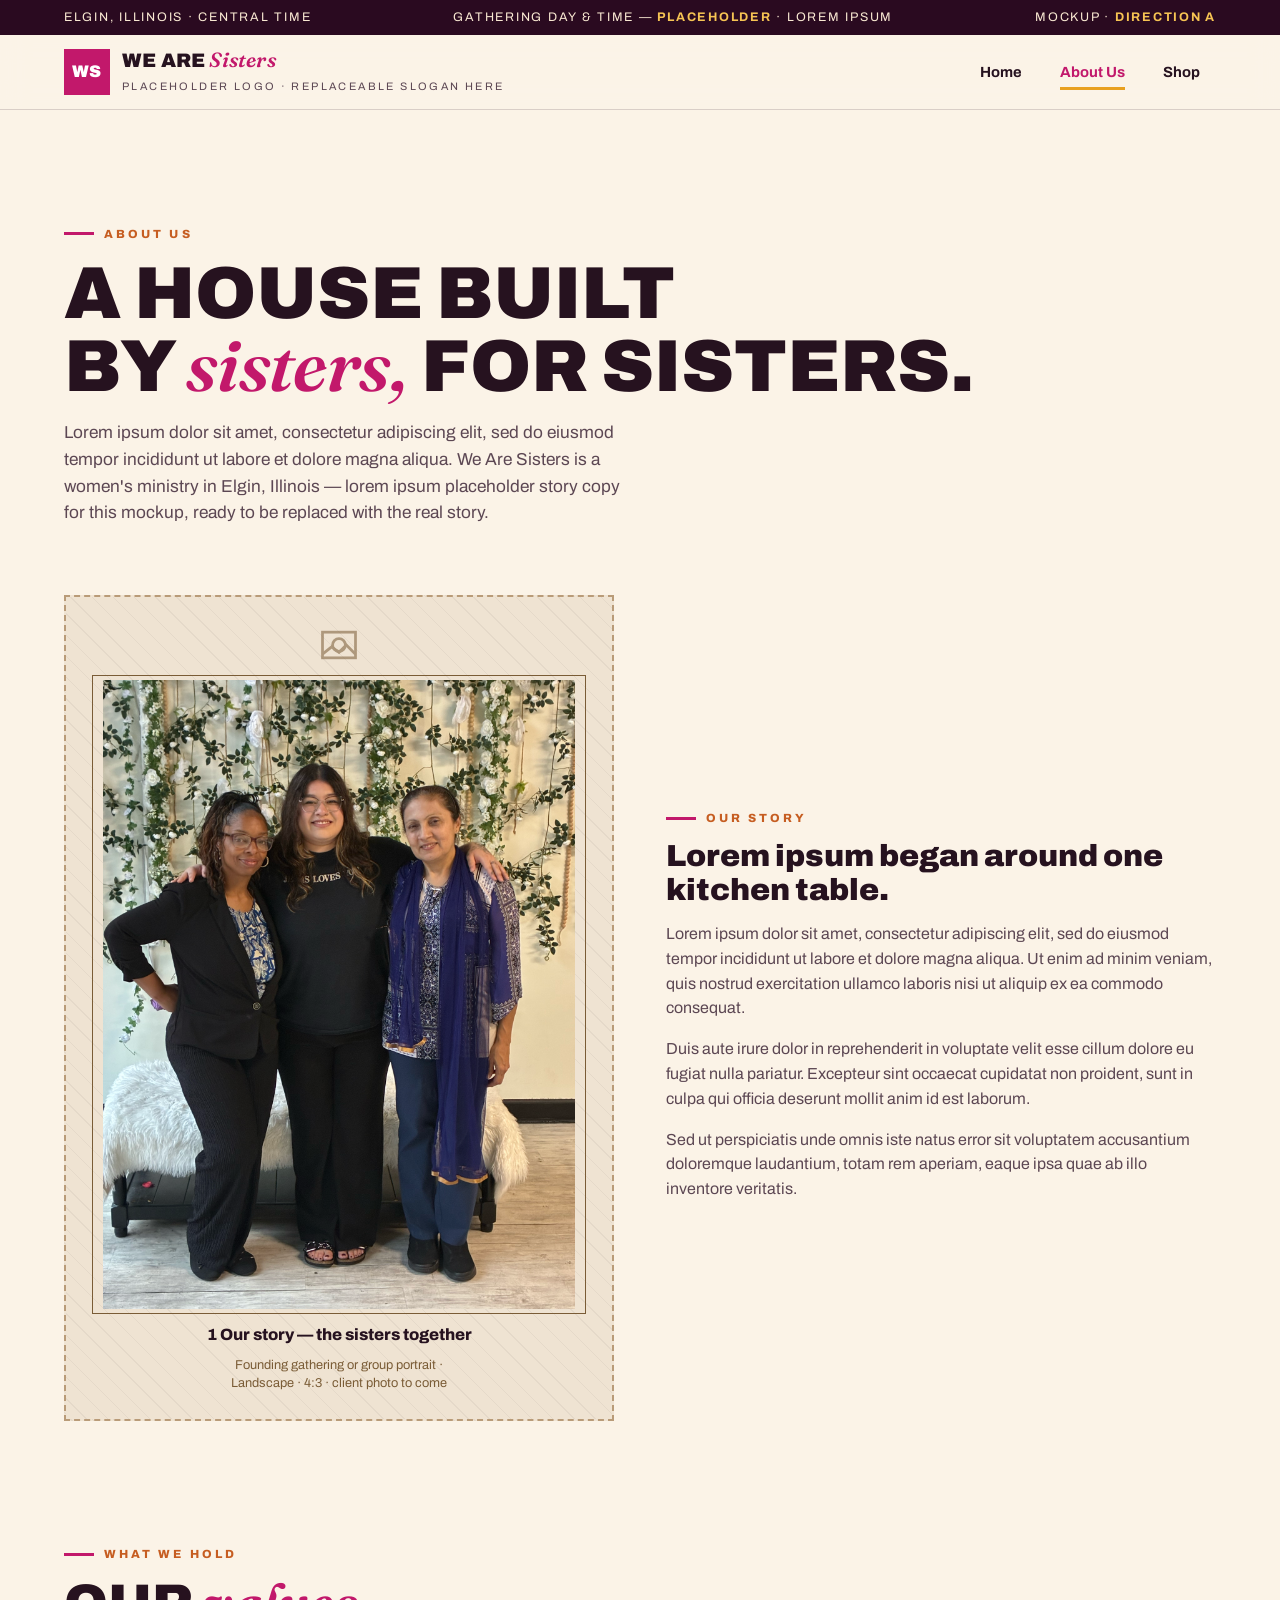
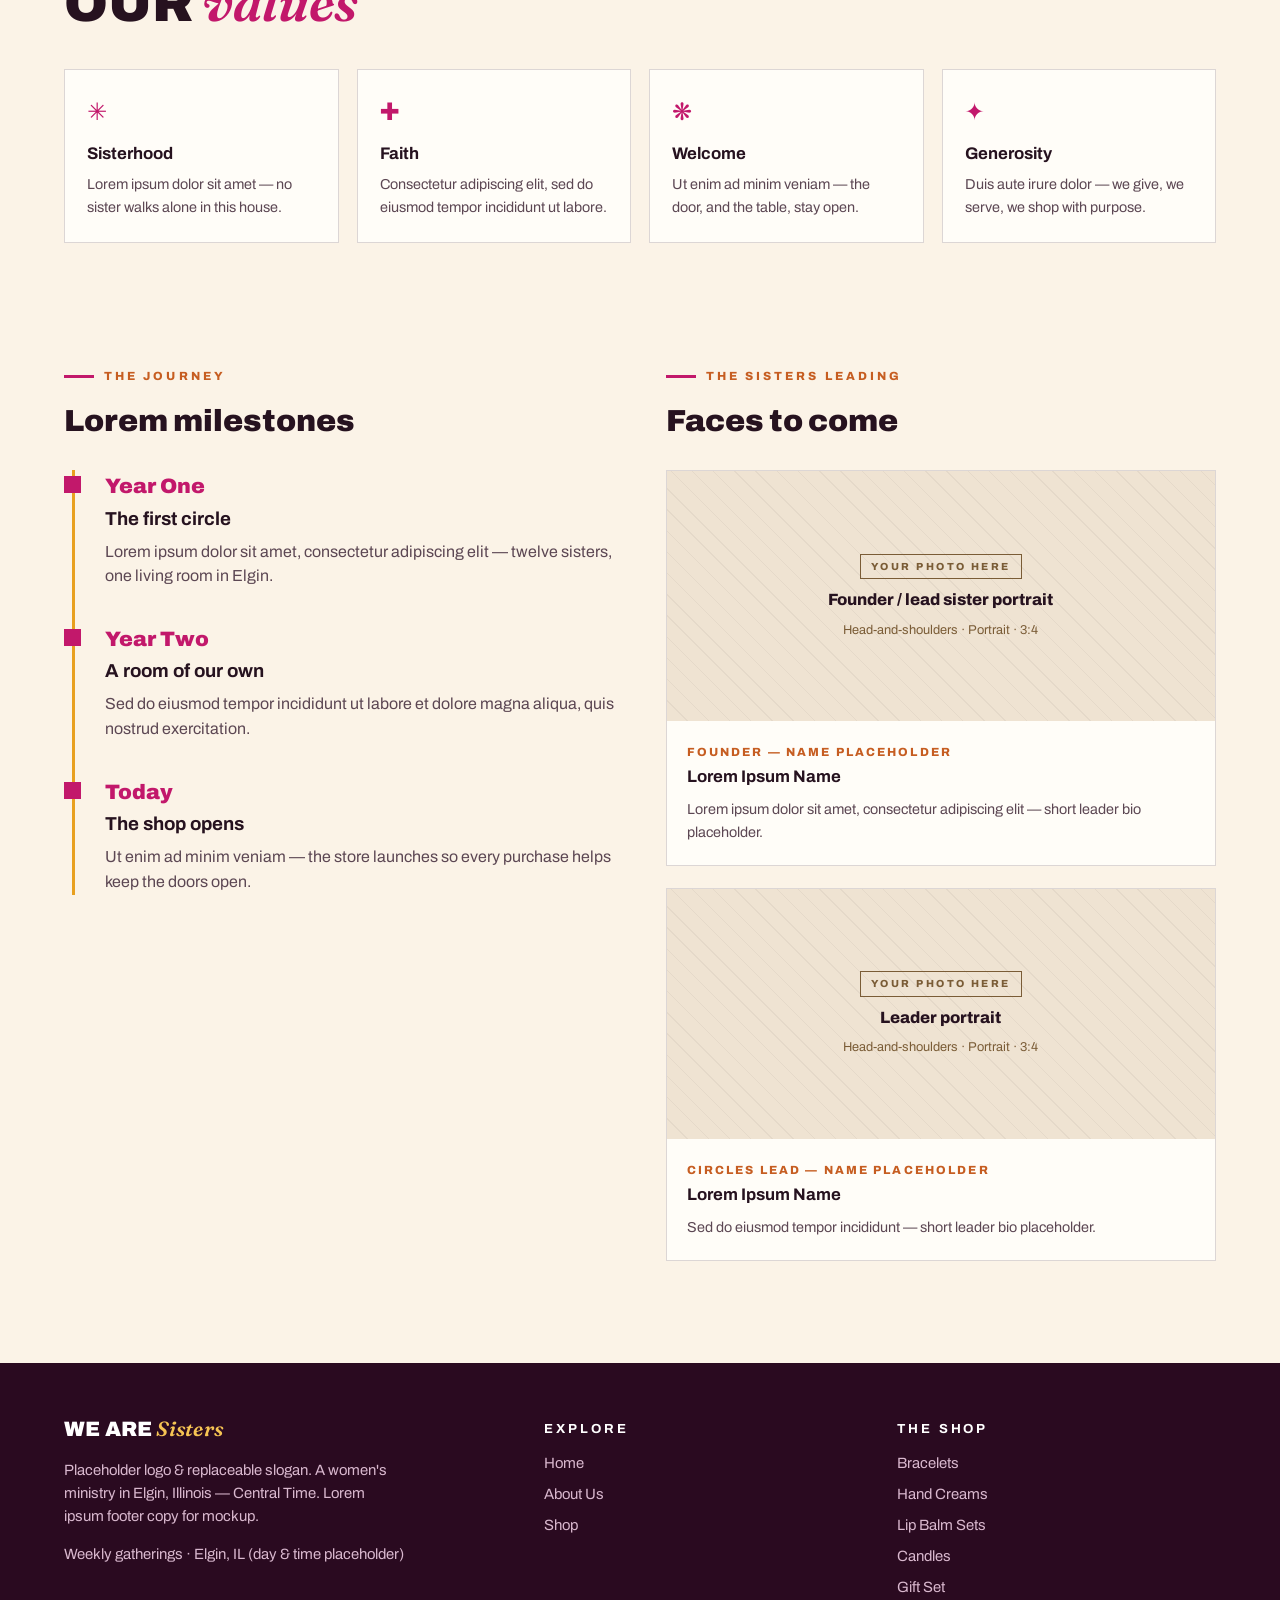
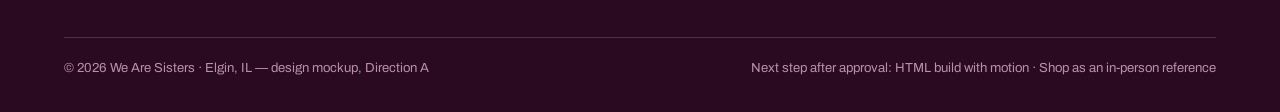
==== commit f0ce5ffa: "Add fixes for imagery" ====
--- a/about.html
+++ b/about.html
@@ -25,9 +25,9 @@
       <span><span class="logo-name">We Are <em>Sisters</em></span><span class="logo-sub" style="display:block">Placeholder logo · Replaceable slogan here</span></span>
     </a>
     <nav class="nav-links" aria-label="Sections">
-      <button data-goto="home" aria-current="page">Home</button>
-      <button data-goto="about">About Us</button>
-      <button data-goto="shop">Shop</button>
+      <a href="index.html">Home</a>
+      <a href="about.html"  aria-current="page">About Us</a>
+      <a href="shop.html">Shop</a>
     </nav>
   </div>
 </header>
@@ -56,7 +56,7 @@
         <div class="frame"></div>
         <div class="slot tall" role="img" aria-label="Photo placeholder: hero community photo">
           <svg width="44" height="44" viewBox="0 0 24 24" fill="none" stroke="currentColor" stroke-width="1.5"><rect x="3" y="5" width="18" height="14"/><circle cx="12" cy="12" r="3.5"/><path d="M3 17l5-4 4 3 4-4 5 5"/></svg>
-          <span class="slot-tag">Your photo here</span>
+          <span class="slot-tag"></span>
           <span class="slot-name">Hero — community / ministry gathering</span>
           <span class="slot-meta">Sisters together, joyful and natural light. Portrait orientation · 4:5 · client photo to come</span>
         </div>
@@ -154,8 +154,8 @@
     <div class="wrap grid2">
       <div class="slot tall reveal" role="img" aria-label="Photo placeholder: our story photo">
         <svg width="44" height="44" viewBox="0 0 24 24" fill="none" stroke="currentColor" stroke-width="1.5"><rect x="3" y="5" width="18" height="14"/><circle cx="12" cy="12" r="3.5"/><path d="M3 17l5-4 4 3 4-4 5 5"/></svg>
-        <span class="slot-tag">Your photo here</span>
-        <span class="slot-name">Our story — the sisters together</span>
+        <span class="slot-tag"><img src="images/media/IMG_2534.png" alt=""></span>
+        <span class="slot-name">1 Our story — the sisters together</span>
         <span class="slot-meta">Founding gathering or group portrait · Landscape · 4:3 · client photo to come</span>
       </div>
       <div class="reveal d1">
--- a/css/styles.css
+++ b/css/styles.css
@@ -40,10 +40,10 @@
 .logo-name{font-weight:900;font-size:1.22rem;line-height:1;text-transform:uppercase;letter-spacing:.01em}
 .logo-name em{font-family:"Fraunces",serif;font-style:italic;text-transform:none;font-weight:600;color:var(--magenta);font-size:1.28rem}
 .logo-sub{font-size:.68rem;letter-spacing:.22em;text-transform:uppercase;color:var(--ink-soft);margin-top:3px}
-.nav-links{display:flex;gap:6px;align-items:center}
-.nav-links button{background:none;border:0;padding:10px 16px;font-weight:700;font-size:.92rem;color:var(--ink);position:relative}
-.nav-links button[aria-current="page"]{color:var(--magenta)}
-.nav-links button[aria-current="page"]::after{content:"";position:absolute;left:16px;right:16px;bottom:4px;height:3px;background:var(--gold)}
+.nav-links{display:flex;gap:6px;align-items:center;}
+.nav-links a{background:none;border:0;padding:10px 16px;font-weight:700;font-size:.92rem;color:var(--ink);position:relative; text-decoration: none;}
+.nav-links a[aria-current="page"]{color:var(--magenta)}
+.nav-links a[aria-current="page"]::after{content:"";position:absolute;left:16px;right:16px;bottom:4px;height:3px;background:var(--gold)}
 .mock-tag{font-size:.66rem;font-weight:800;letter-spacing:.18em;text-transform:uppercase;background:var(--gold);color:#26121F;padding:5px 10px;transform:rotate(-2deg);display:inline-block}
 
 /* ---------- photo placeholder slots ---------- */
@@ -221,6 +221,21 @@
 .reveal{opacity:0;transform:translateY(26px);transition:opacity .7s ease,transform .7s cubic-bezier(.2,.7,.2,1)}
 .reveal.in{opacity:1;transform:none}
 .reveal.d1{transition-delay:.08s}.reveal.d2{transition-delay:.16s}.reveal.d3{transition-delay:.24s}
+
+
+/* even photo cards */
+.grid3 { align-items: stretch; }
+.moment { display: flex; flex-direction: column; height: 100%; }
+.moment .slot { aspect-ratio: 3 / 2; min-height: 0; }
+.moment .slot:has(img) { padding: 0; overflow: hidden; }
+.moment .slot img {
+  padding-top:210px;
+}
+
+.moment:nth-child(2) .slot img {
+  padding-top:10px;
+}
+
 @media (prefers-reduced-motion: reduce){
   .reveal{opacity:1;transform:none;transition:none}
   .marquee-track{animation:none}
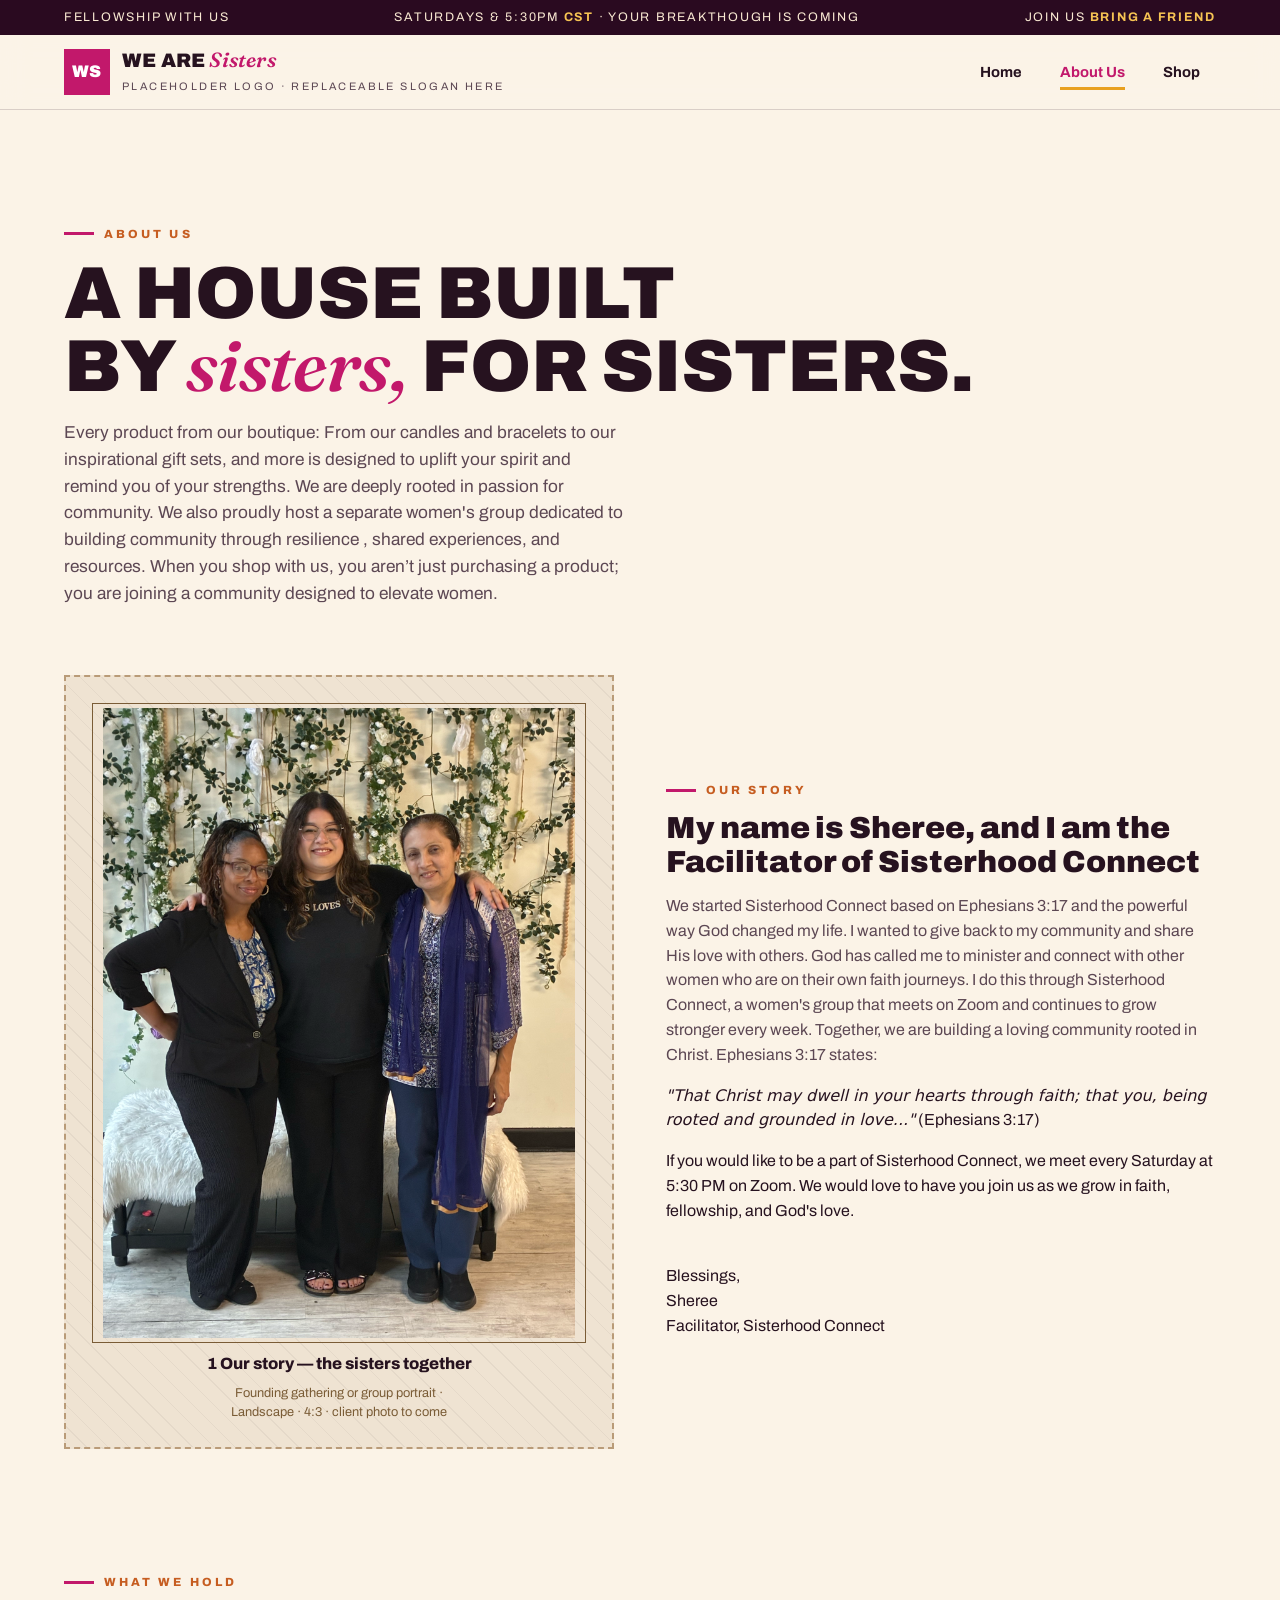
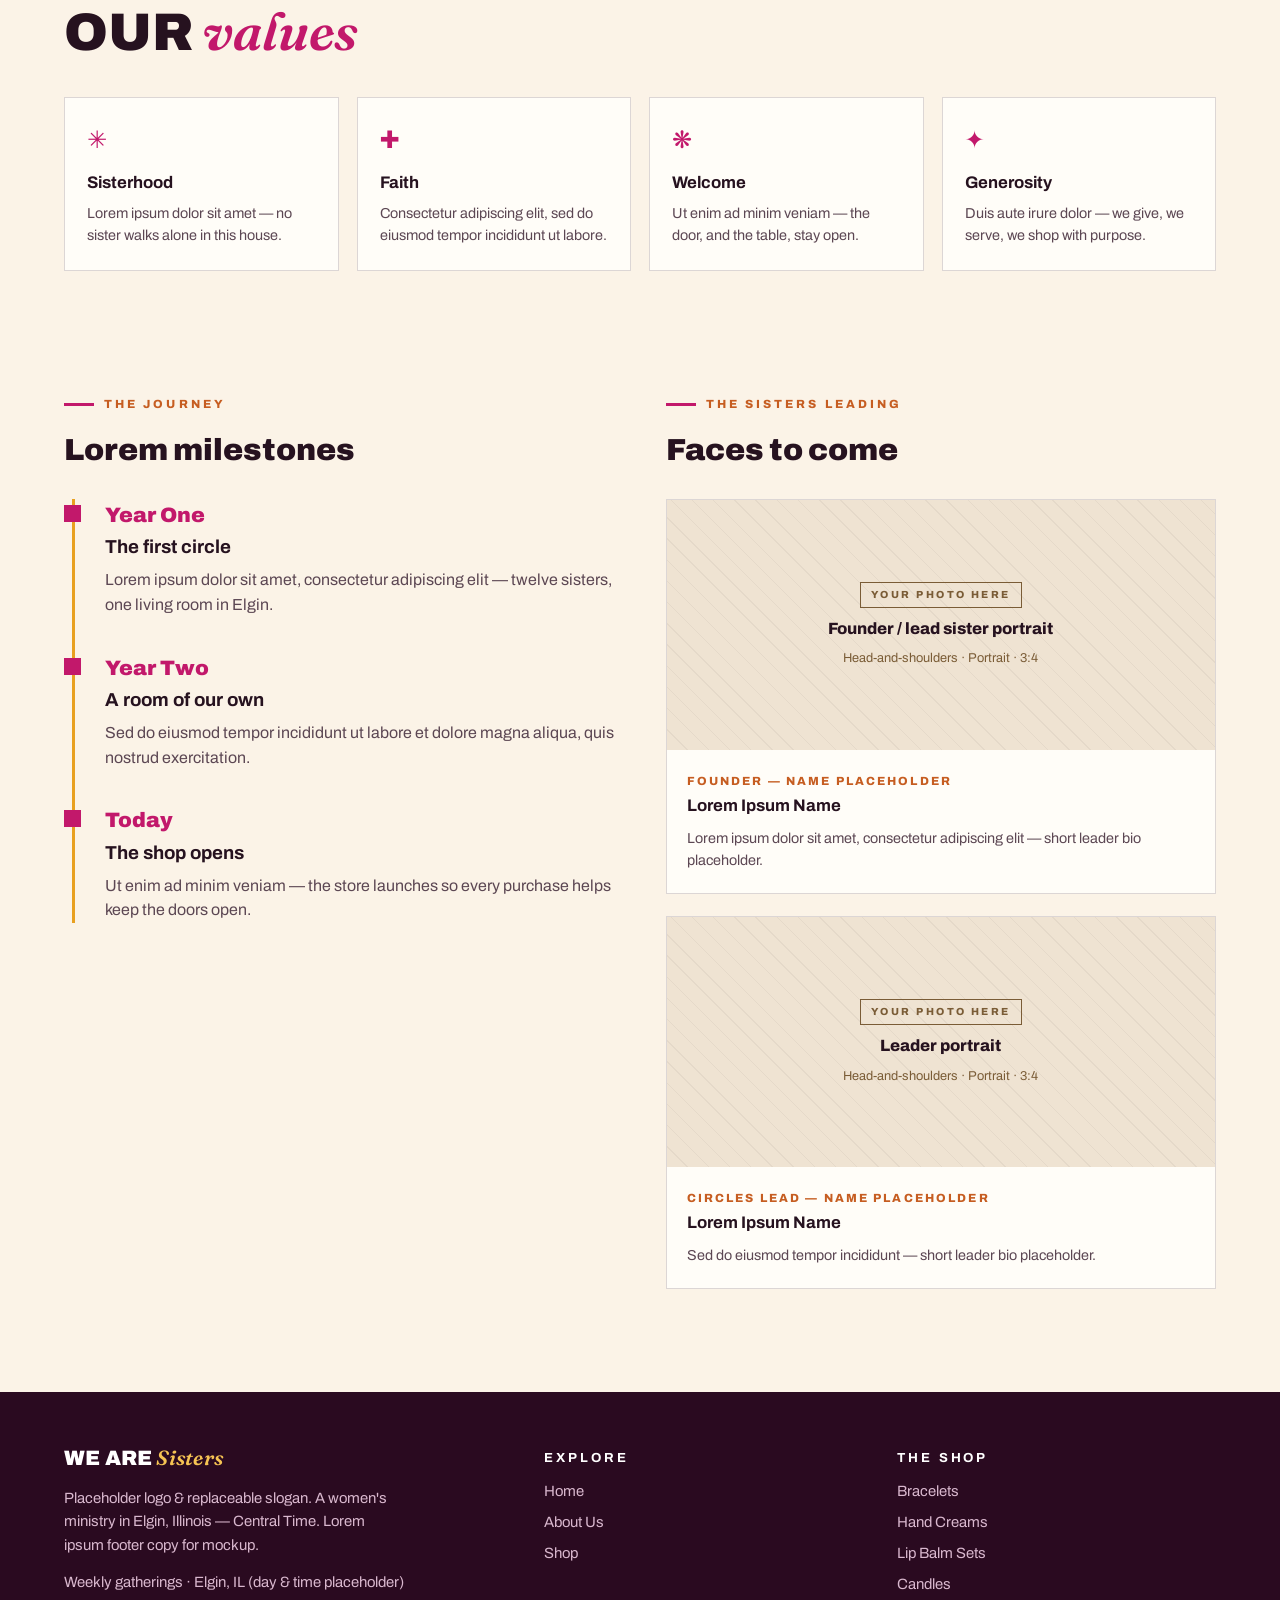
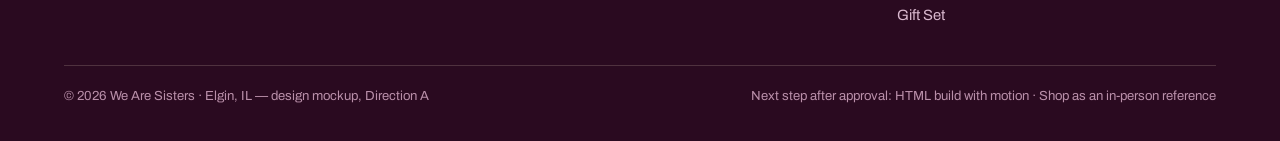
==== commit bf02170f: "Add text changes" ====
--- a/about.html
+++ b/about.html
@@ -3,7 +3,7 @@
 <head>
 <meta charset="utf-8" />
 <meta name="viewport" content="width=device-width, initial-scale=1, viewport-fit=cover" />
-<meta name="color-scheme" content="light dark" />
+<meta name="color-scheme" content="light only" />
 <link rel="icon" href="data:," />
 <title>About Us — We Are Sisters</title>
 <link rel="preconnect" href="https://fonts.googleapis.com" />
@@ -16,11 +16,11 @@
 </head>
 <body data-view="about">
 
-<div class="topbar"><div class="wrap"><span>Elgin, Illinois · Central Time</span><span>Gathering day &amp; time — <b>placeholder</b> · Lorem ipsum</span><span>Mockup · <b>Direction A</b></span></div></div>
+<div class="topbar"><div class="wrap"><span>Fellowship with Us</span><span>Saturdays &amp; 5:30PM<b> CST</b> · Your Breakthough IS Coming</span><span>Join Us<b> Bring A Friend</b></span></div></div>
 
 <header class="site">
   <div class="wrap nav">
-    <a class="logo" href="#" data-goto="home" aria-label="We Are Sisters — home">
+    <a class="logo" href="index.html" aria-label="We Are Sisters — home">
       <span class="logo-mark">WS</span>
       <span><span class="logo-name">We Are <em>Sisters</em></span><span class="logo-sub" style="display:block">Placeholder logo · Replaceable slogan here</span></span>
     </a>
@@ -146,24 +146,39 @@
     <div class="wrap">
       <p class="kicker reveal">About us</p>
       <h2 class="reveal" style="font-size:clamp(2.6rem,6vw,4.6rem);font-weight:900;text-transform:uppercase;line-height:.98;margin:14px 0 18px">A house built<br />by <span class="serif" style="color:var(--magenta);text-transform:none">sisters,</span> for sisters.</h2>
-      <p class="lede reveal">Lorem ipsum dolor sit amet, consectetur adipiscing elit, sed do eiusmod tempor incididunt ut labore et dolore magna aliqua. We Are Sisters is a women's ministry in Elgin, Illinois — lorem ipsum placeholder story copy for this mockup, ready to be replaced with the real story.</p>
+      <p class="lede reveal">Every product from our boutique: From our candles and bracelets to our inspirational gift sets, and more is designed to uplift your spirit and remind you of your strengths. We are deeply rooted in passion for community.
+We also proudly host  a  separate women's group dedicated to building  community through resilience , shared experiences, and resources.
+When you shop with us,  you aren’t just purchasing a product; you are joining a community designed to elevate women.</p>
     </div>
   </section>
 
   <section class="block" style="padding-top:20px">
     <div class="wrap grid2">
       <div class="slot tall reveal" role="img" aria-label="Photo placeholder: our story photo">
-        <svg width="44" height="44" viewBox="0 0 24 24" fill="none" stroke="currentColor" stroke-width="1.5"><rect x="3" y="5" width="18" height="14"/><circle cx="12" cy="12" r="3.5"/><path d="M3 17l5-4 4 3 4-4 5 5"/></svg>
         <span class="slot-tag"><img src="images/media/IMG_2534.png" alt=""></span>
         <span class="slot-name">1 Our story — the sisters together</span>
         <span class="slot-meta">Founding gathering or group portrait · Landscape · 4:3 · client photo to come</span>
       </div>
       <div class="reveal d1">
         <p class="kicker">Our story</p>
-        <h3 style="font-size:1.9rem;font-weight:900;margin:10px 0 14px;line-height:1.1">Lorem ipsum began around one kitchen table.</h3>
-        <p style="color:var(--ink-soft)">Lorem ipsum dolor sit amet, consectetur adipiscing elit, sed do eiusmod tempor incididunt ut labore et dolore magna aliqua. Ut enim ad minim veniam, quis nostrud exercitation ullamco laboris nisi ut aliquip ex ea commodo consequat.</p>
-        <p style="color:var(--ink-soft)">Duis aute irure dolor in reprehenderit in voluptate velit esse cillum dolore eu fugiat nulla pariatur. Excepteur sint occaecat cupidatat non proident, sunt in culpa qui officia deserunt mollit anim id est laborum.</p>
-        <p style="color:var(--ink-soft)">Sed ut perspiciatis unde omnis iste natus error sit voluptatem accusantium doloremque laudantium, totam rem aperiam, eaque ipsa quae ab illo inventore veritatis.</p>
+        <h3 style="font-size:1.9rem;font-weight:900;margin:10px 0 14px;line-height:1.1">My name is Sheree, and I am the Facilitator of Sisterhood Connect</h3>
+        <p style="color:var(--ink-soft)">
+          We started Sisterhood Connect based on Ephesians 3:17 and the powerful way God changed my life. I wanted to give back to my community and share His love with others. God has called me to minister and connect with other women who are on their own faith journeys.
+          I do this through Sisterhood Connect, a women's group that meets on Zoom and continues to grow stronger every week. Together, we are building a loving community rooted in Christ.
+          Ephesians 3:17 states:
+        </p>
+        <p>
+         <i>"That Christ may dwell in your hearts through faith; that you, being rooted and grounded in love..."</i> (Ephesians 3:17)
+        </p>
+        <p>
+        If you would like to be a part of Sisterhood Connect, we meet every Saturday at 5:30 PM on Zoom.
+        We would love to have you join us as we grow in faith, fellowship, and God's love.
+        </p>
+        <p>
+        </br/>Blessings,
+        </br/>Sheree
+        </br/>Facilitator, Sisterhood Connect
+        </p>
       </div>
     </div>
   </section>
--- a/css/styles.css
+++ b/css/styles.css
@@ -9,18 +9,9 @@
   --line:rgba(38,18,31,.16);
   --slot-bg:#EFE3D2; --slot-line:#B99B78; --slot-ink:#7A5C36;
   --shadow:0 18px 40px -18px rgba(42,10,32,.35);
-  color-scheme:light;
-}
-@media (prefers-color-scheme: dark){
-  :root{
-    --paper:#1D0E19; --paper2:#26121F; --card:#2A1524;
-    --ink:#F7EBDD; --ink-soft:#CDB4C2;
-    --line:rgba(247,235,221,.18);
-    --slot-bg:#331A2B; --slot-line:#8A5A78; --slot-ink:#D9A8C4;
-    --shadow:0 18px 40px -18px rgba(0,0,0,.7);
-    color-scheme:dark;
-  }
-}
+  color-scheme:light only;
+}
+
 *{box-sizing:border-box}
 html{scroll-behavior:smooth}
 body{margin:0;background:var(--paper);color:var(--ink);font-family:"Archivo",system-ui,sans-serif;font-size:16px;line-height:1.55;-webkit-font-smoothing:antialiased}
@@ -117,7 +108,7 @@
 
 /* verse band */
 .verse{background:var(--plum-deep);color:#F6E7CE;position:relative;overflow:hidden}
-.verse::after{content:"✳";position:absolute;right:-30px;top:-70px;font-size:16rem;color:rgba(232,160,32,.14);line-height:1}
+.verse::after{content:"";position:absolute;right:-30px;top:-70px;width:15rem;height:15rem;background:url("data:image/svg+xml;utf8,<svg xmlns='http://www.w3.org/2000/svg' viewBox='0 0 100 100'><g stroke='%23E8A020' stroke-width='11' stroke-linecap='round' opacity='0.16'><line x1='50' y1='6' x2='50' y2='94'/><line x1='6' y1='50' x2='94' y2='50'/><line x1='19' y1='19' x2='81' y2='81'/><line x1='81' y1='19' x2='19' y2='81'/></g></svg>") no-repeat center/contain}
 .verse blockquote{font-family:"Fraunces",serif;font-style:italic;font-weight:600;font-size:clamp(1.7rem,3.6vw,2.9rem);line-height:1.25;margin:0;max-width:22em}
 .verse cite{display:block;margin-top:20px;font-family:"Archivo";font-style:normal;font-size:.78rem;font-weight:800;letter-spacing:.24em;text-transform:uppercase;color:var(--gold-soft)}
 
@@ -236,6 +227,7 @@
   padding-top:10px;
 }
 
+
 @media (prefers-reduced-motion: reduce){
   .reveal{opacity:1;transform:none;transition:none}
   .marquee-track{animation:none}
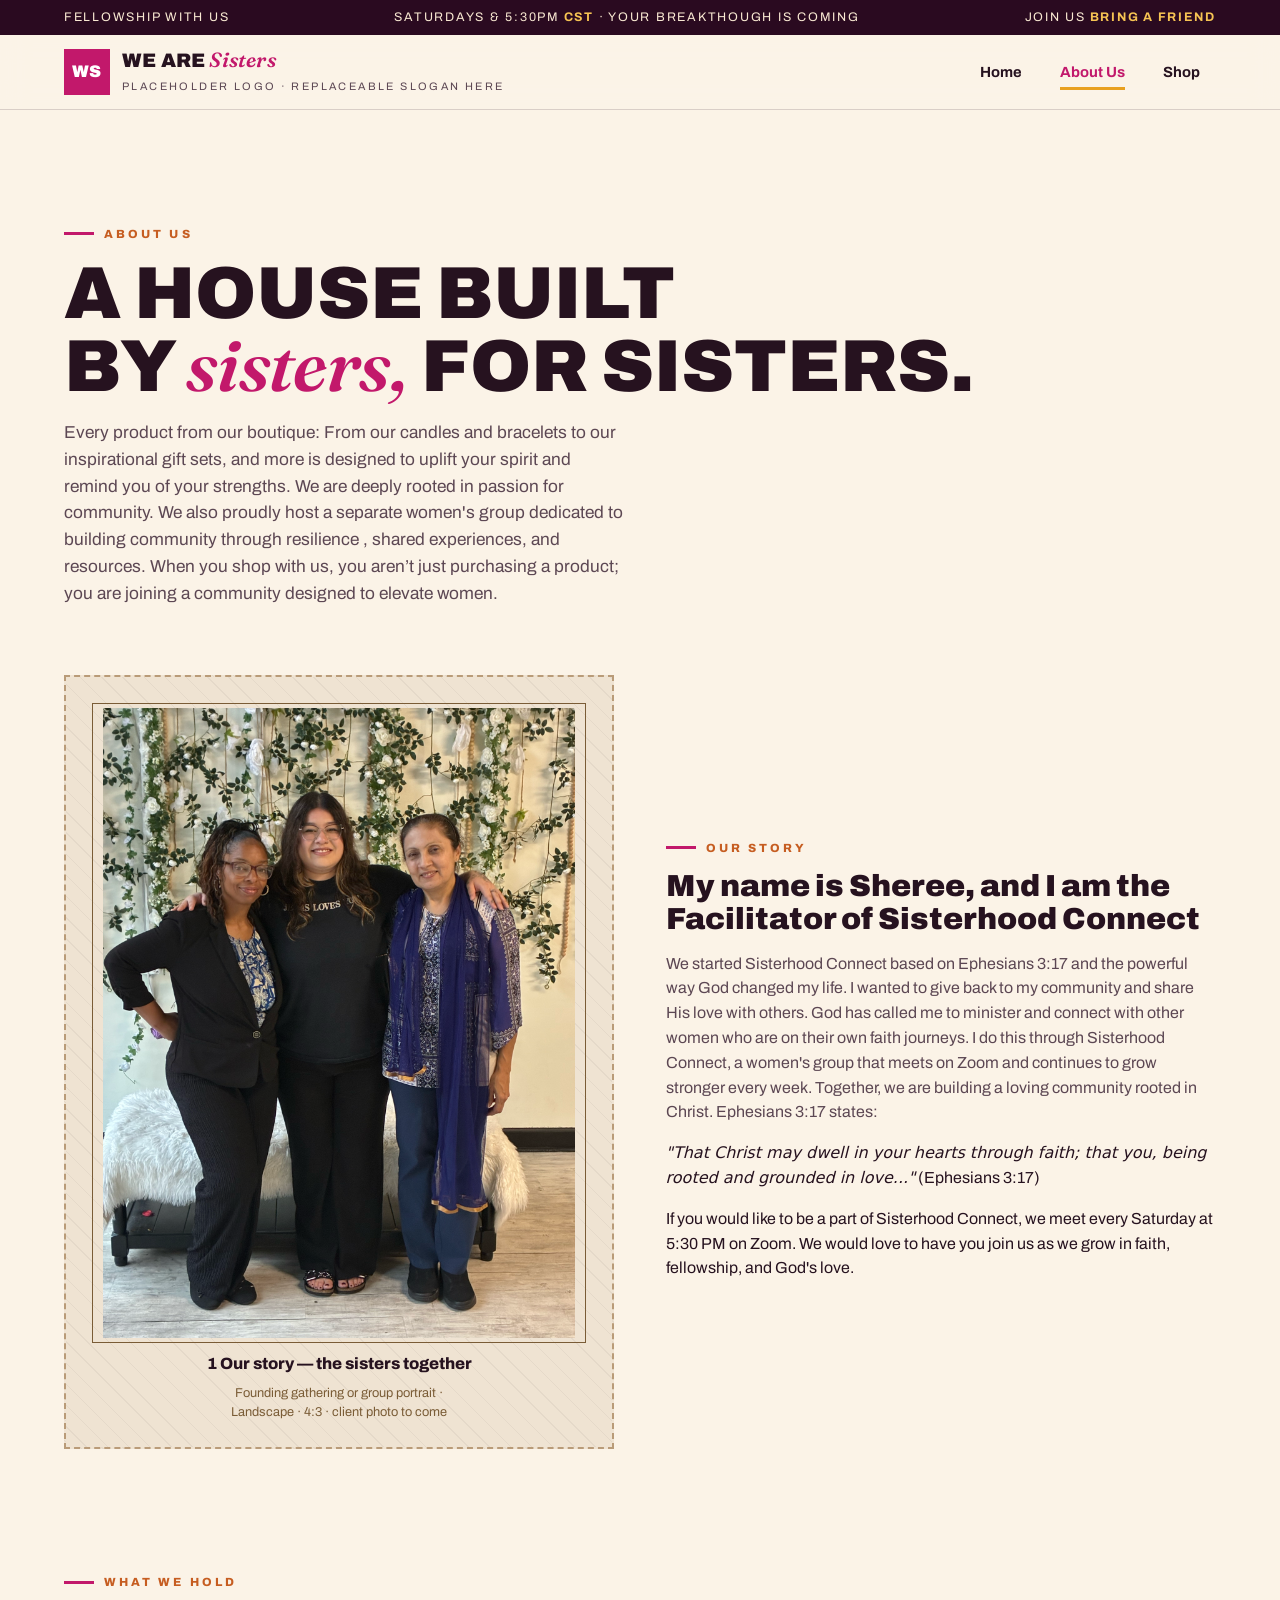
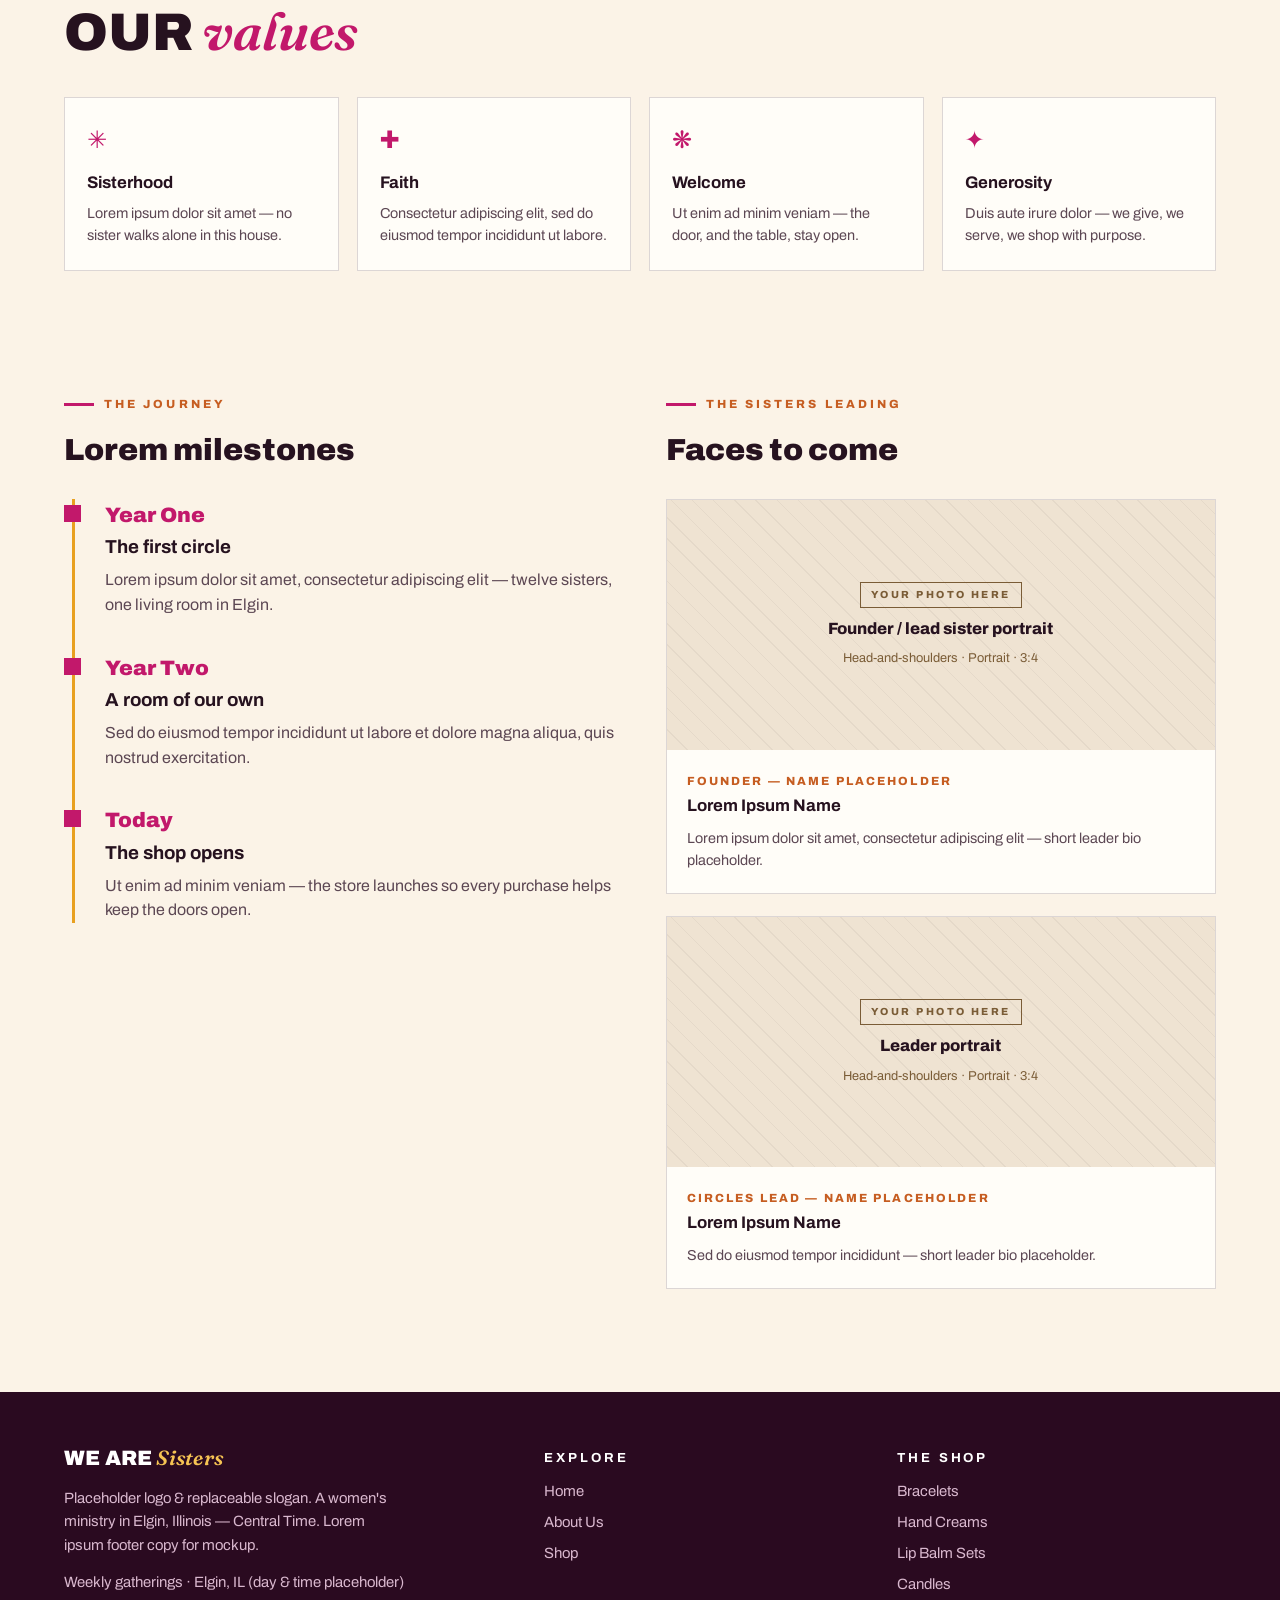
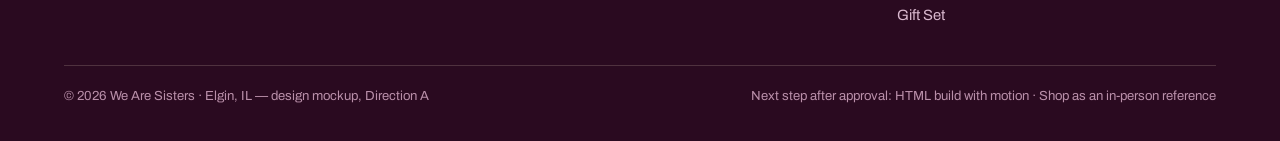
==== commit 1447ec1a: "Adjust about page text" ====
--- a/about.html
+++ b/about.html
@@ -173,11 +173,6 @@
         <p>
         If you would like to be a part of Sisterhood Connect, we meet every Saturday at 5:30 PM on Zoom.
         We would love to have you join us as we grow in faith, fellowship, and God's love.
-        </p>
-        <p>
-        </br/>Blessings,
-        </br/>Sheree
-        </br/>Facilitator, Sisterhood Connect
         </p>
       </div>
     </div>
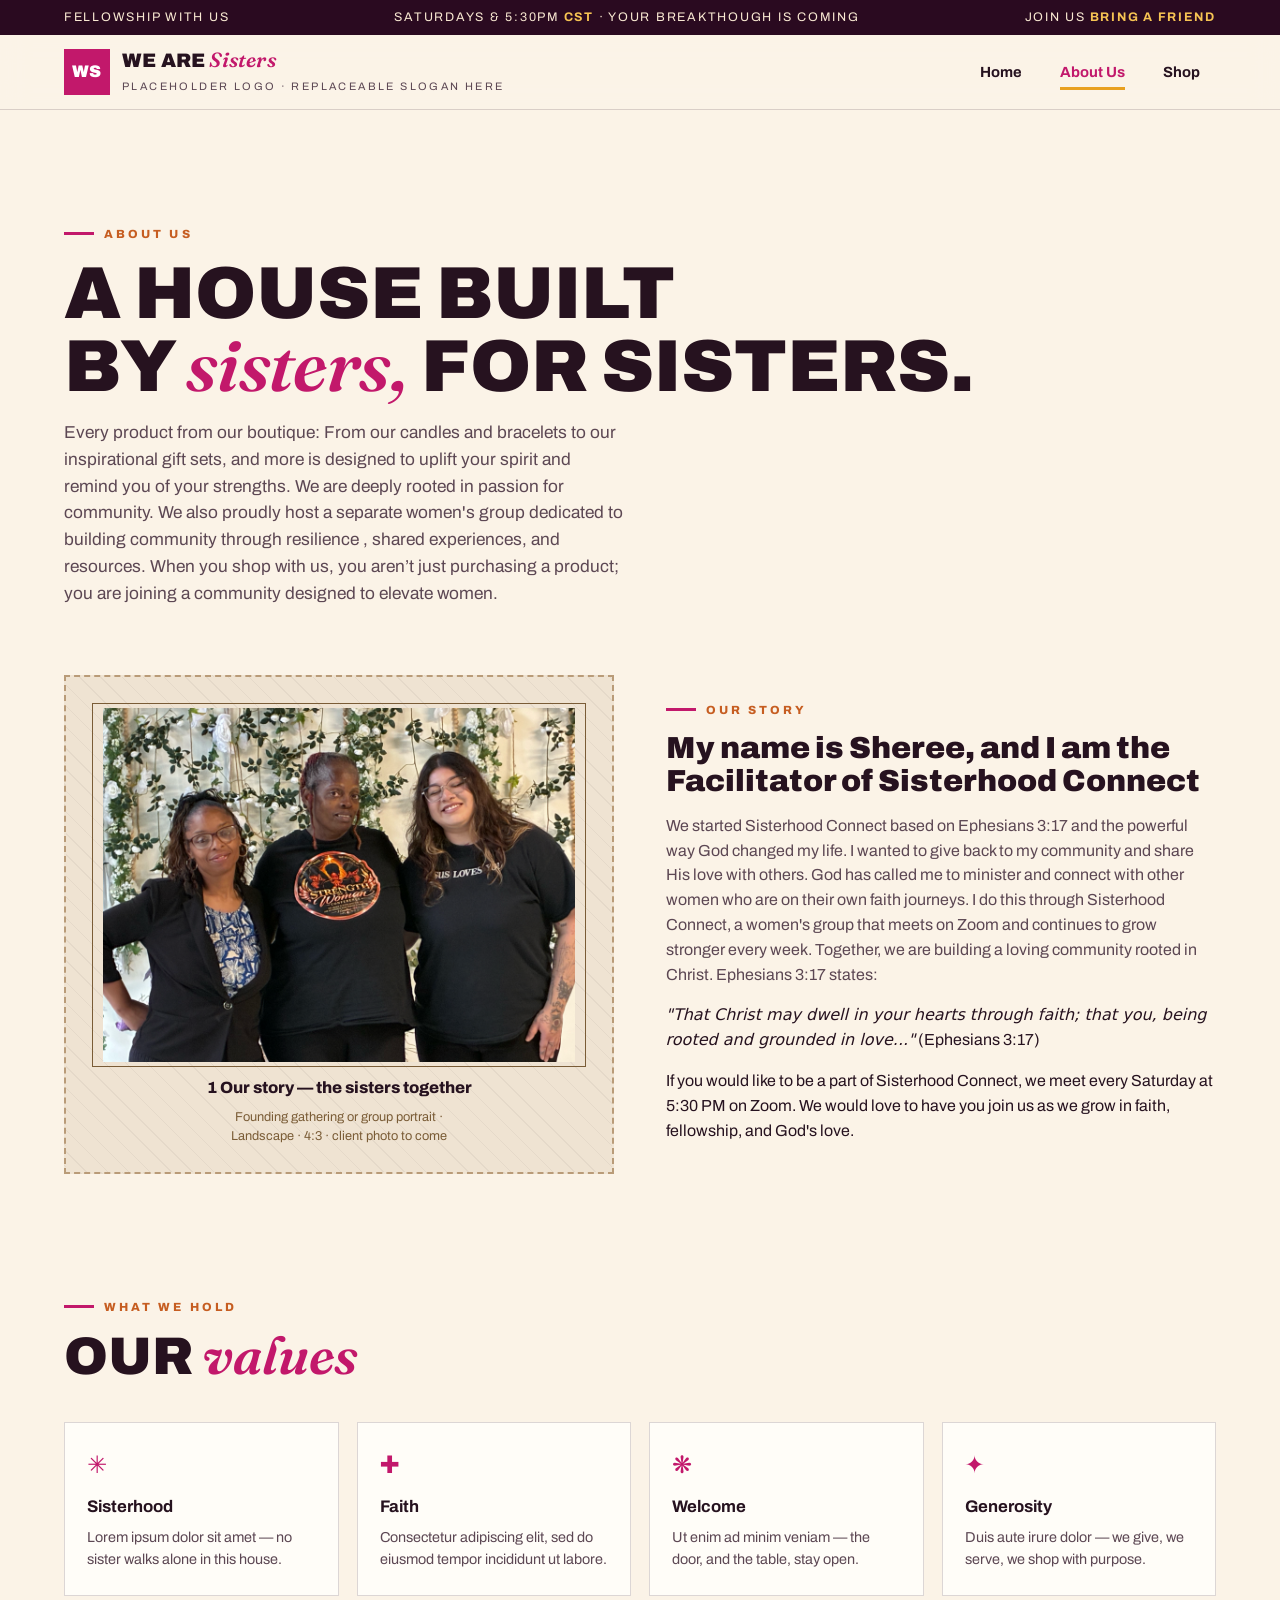
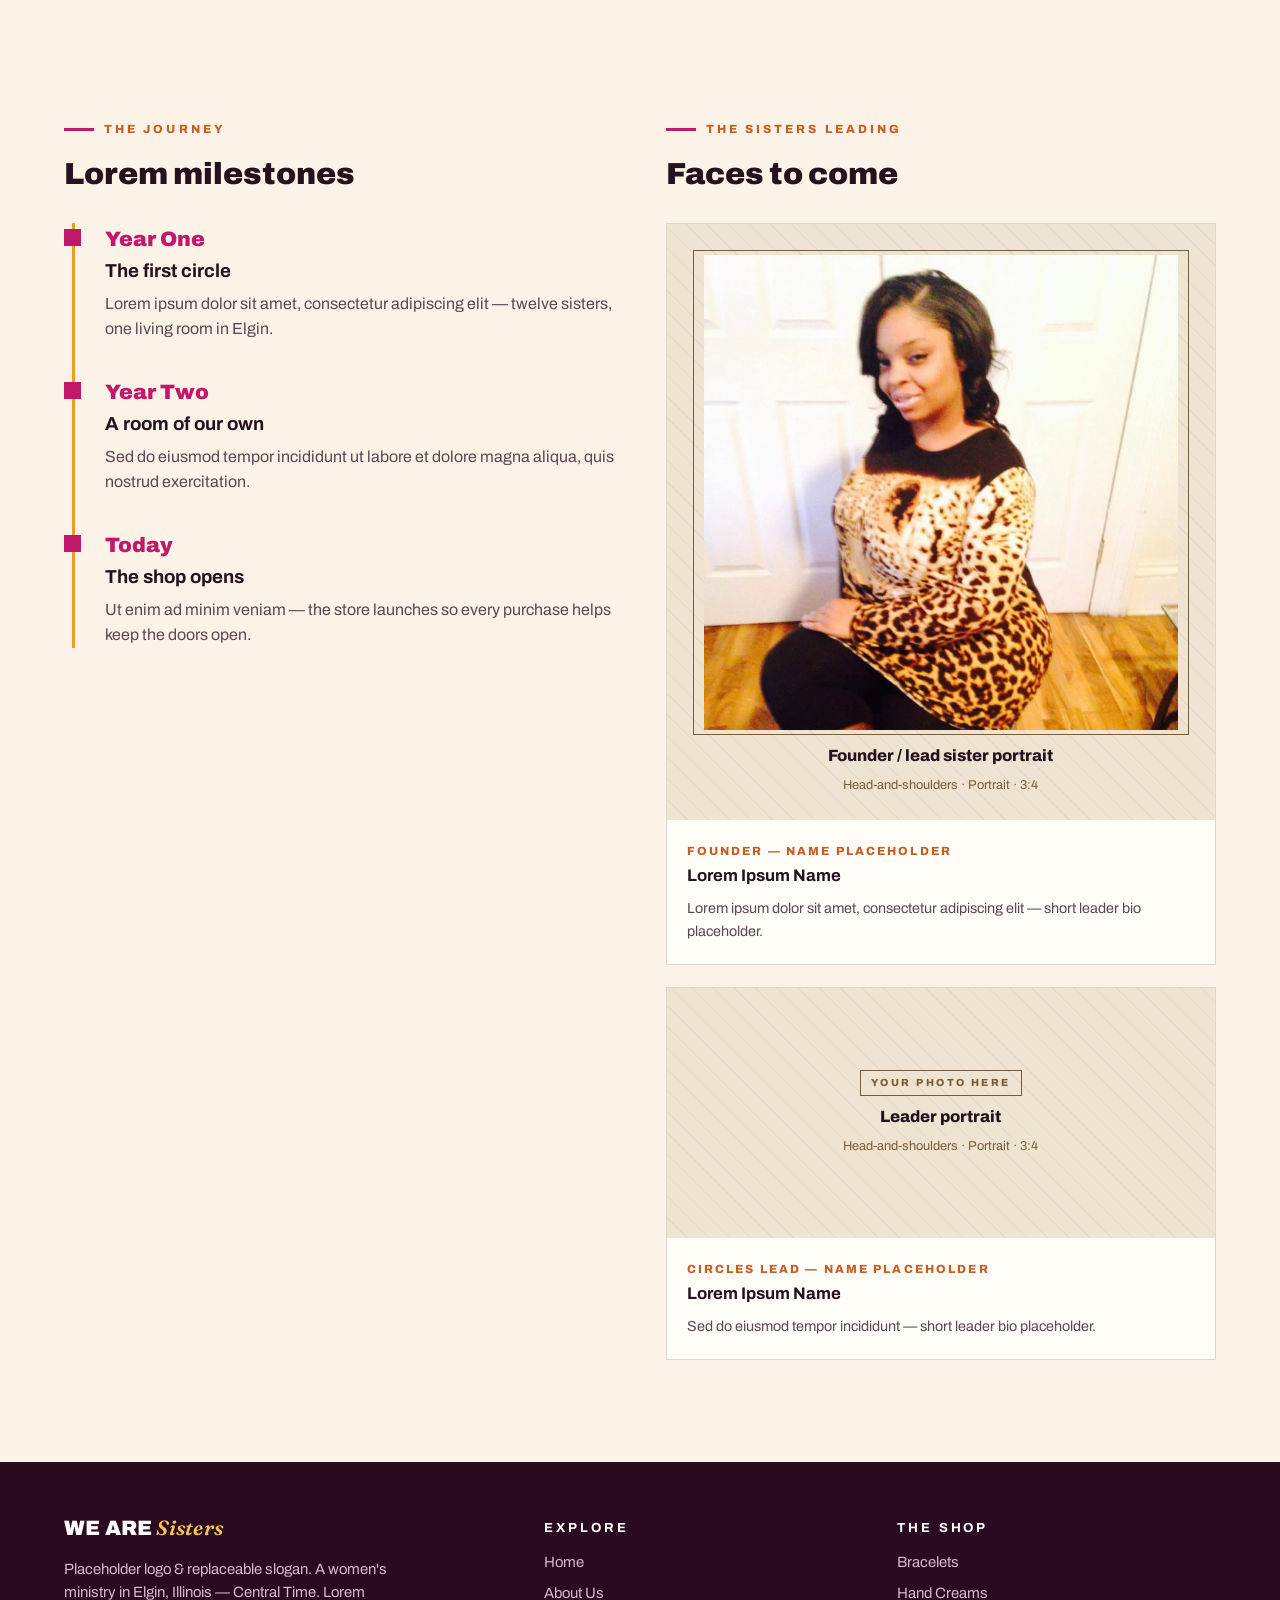
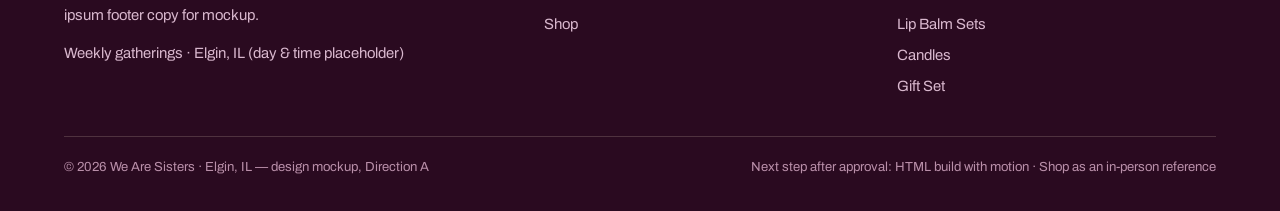
==== commit 4784ea3f: "Swap images for approval" ====
--- a/about.html
+++ b/about.html
@@ -155,7 +155,7 @@
   <section class="block" style="padding-top:20px">
     <div class="wrap grid2">
       <div class="slot tall reveal" role="img" aria-label="Photo placeholder: our story photo">
-        <span class="slot-tag"><img src="images/media/IMG_2534.png" alt=""></span>
+        <span class="slot-tag"><img src="images/media/IMG_2525.png" alt=""></span>
         <span class="slot-name">1 Our story — the sisters together</span>
         <span class="slot-meta">Founding gathering or group portrait · Landscape · 4:3 · client photo to come</span>
       </div>
@@ -207,7 +207,7 @@
         <div class="people" style="grid-template-columns:1fr">
           <article class="person cut reveal">
             <div class="slot" role="img" aria-label="Photo placeholder: founder portrait" style="min-height:250px">
-              <span class="slot-tag">Your photo here</span><span class="slot-name">Founder / lead sister portrait</span><span class="slot-meta">Head-and-shoulders · Portrait · 3:4</span>
+              <span class="slot-tag"><img src="images/media/IMG_1489.JPG" alt="" /></span><span class="slot-name">Founder / lead sister portrait</span><span class="slot-meta">Head-and-shoulders · Portrait · 3:4</span>
             </div>
             <div class="pad"><span class="role">Founder — name placeholder</span><h3>Lorem Ipsum Name</h3><p>Lorem ipsum dolor sit amet, consectetur adipiscing elit — short leader bio placeholder.</p></div>
           </article>
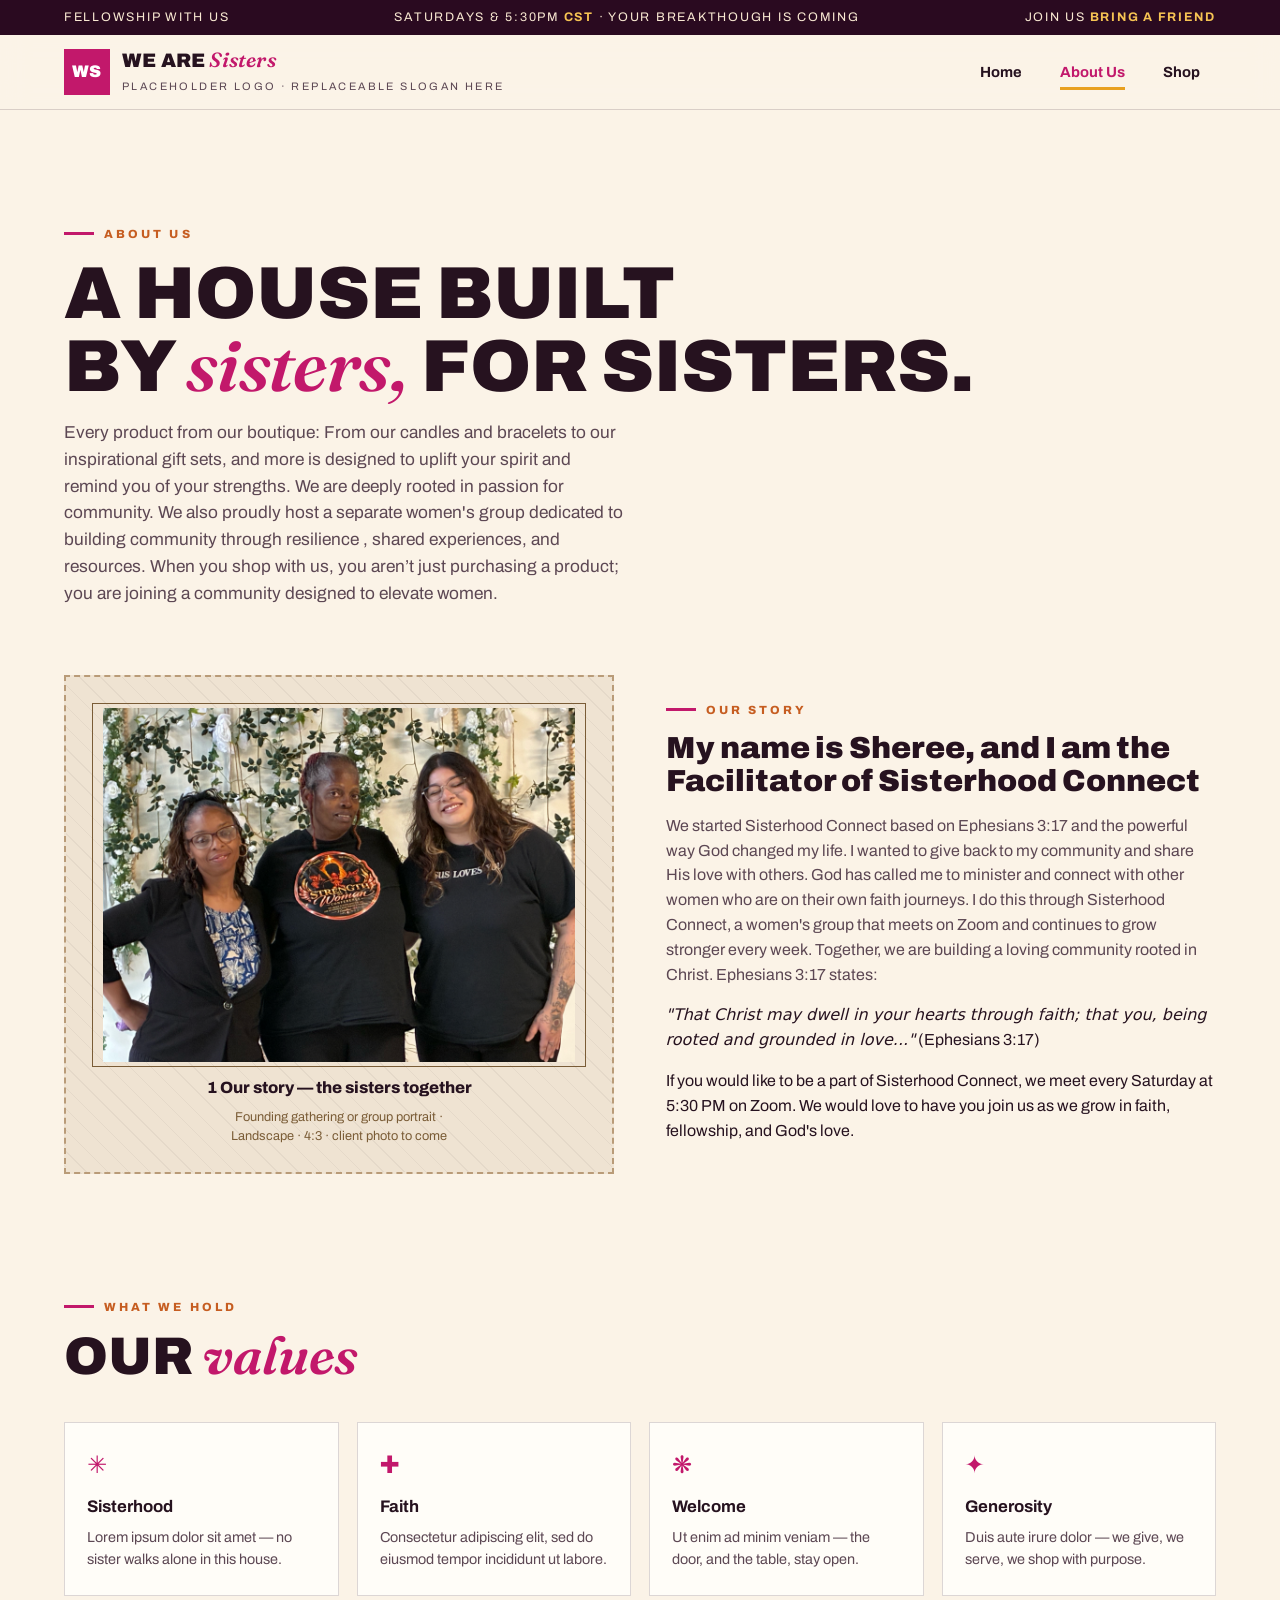
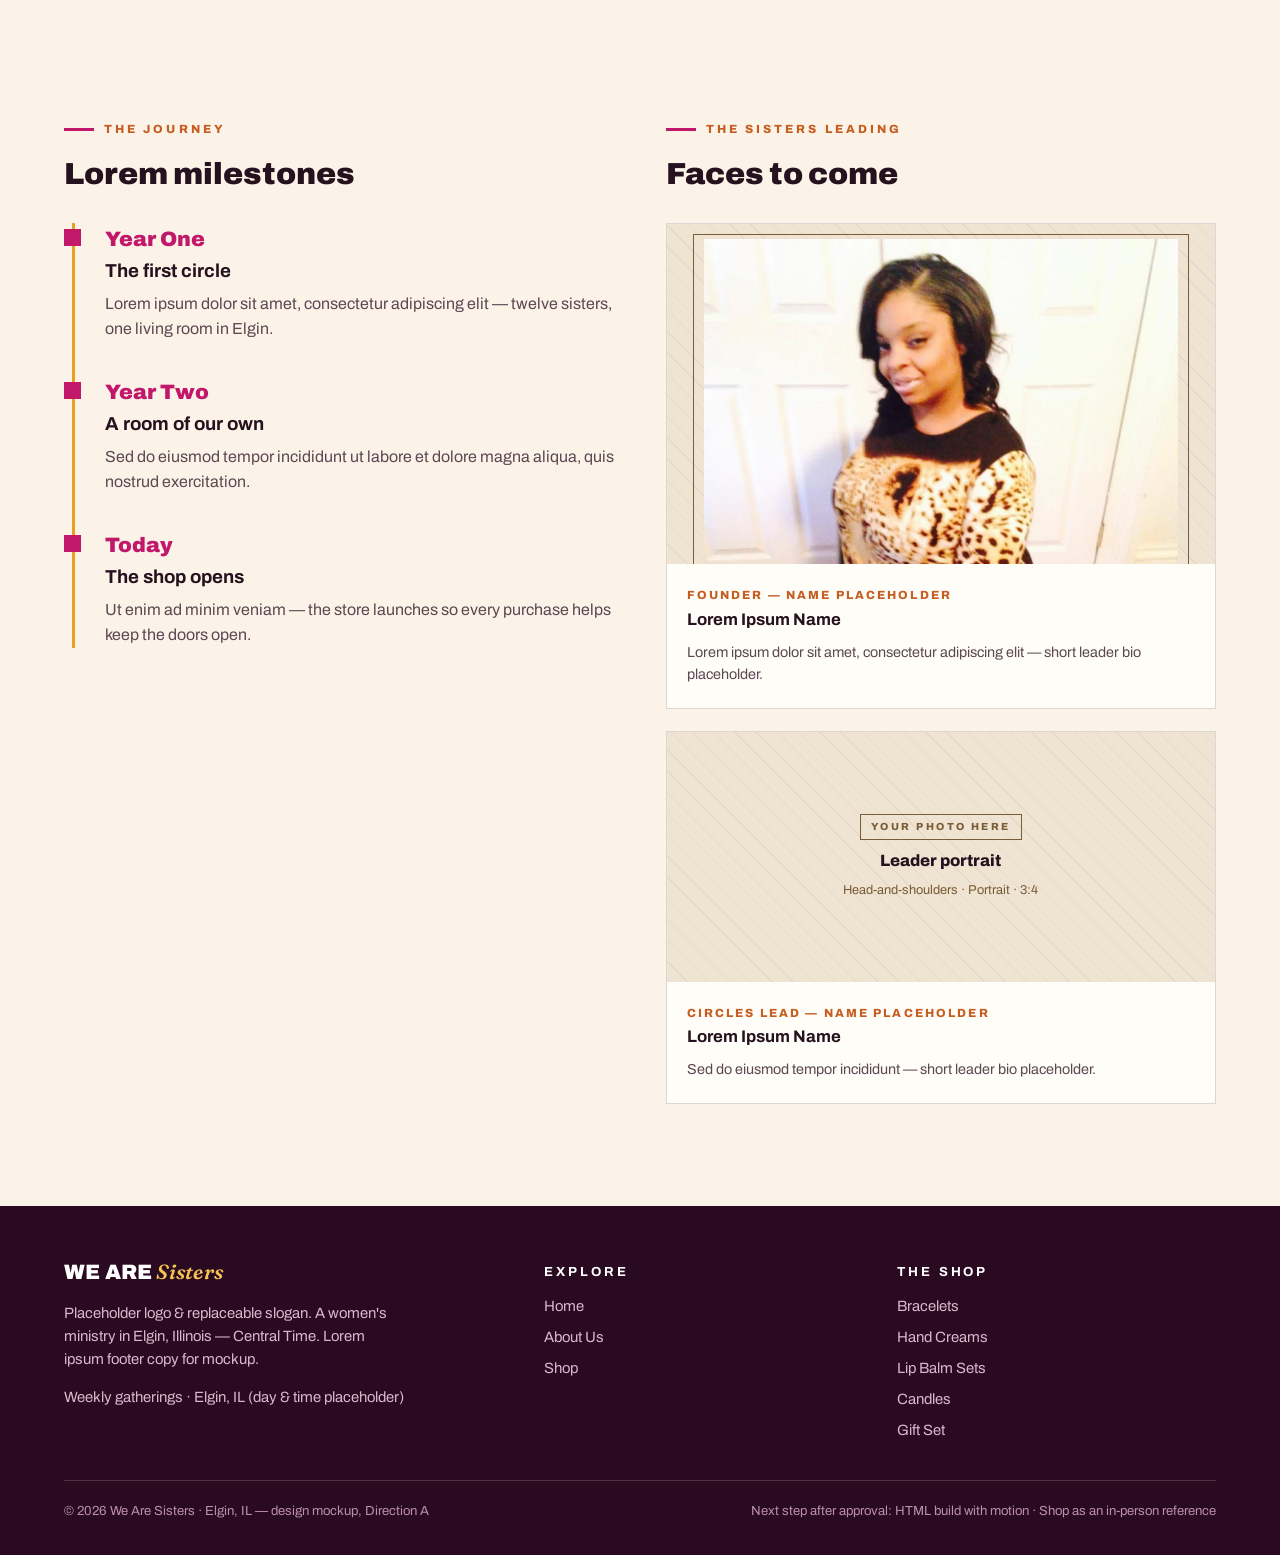
==== commit 3330c5ce: "Fix image for founder section" ====
--- a/about.html
+++ b/about.html
@@ -206,7 +206,7 @@
         <h3 class="reveal" style="font-size:1.9rem;font-weight:900;margin:10px 0 26px">Faces to come</h3>
         <div class="people" style="grid-template-columns:1fr">
           <article class="person cut reveal">
-            <div class="slot" role="img" aria-label="Photo placeholder: founder portrait" style="min-height:250px">
+            <div class="slot" role="img" aria-label="Photo placeholder: founder portrait" style="max-height:150px; overflow-y:hidden; padding-top:250px;">
               <span class="slot-tag"><img src="images/media/IMG_1489.JPG" alt="" /></span><span class="slot-name">Founder / lead sister portrait</span><span class="slot-meta">Head-and-shoulders · Portrait · 3:4</span>
             </div>
             <div class="pad"><span class="role">Founder — name placeholder</span><h3>Lorem Ipsum Name</h3><p>Lorem ipsum dolor sit amet, consectetur adipiscing elit — short leader bio placeholder.</p></div>
